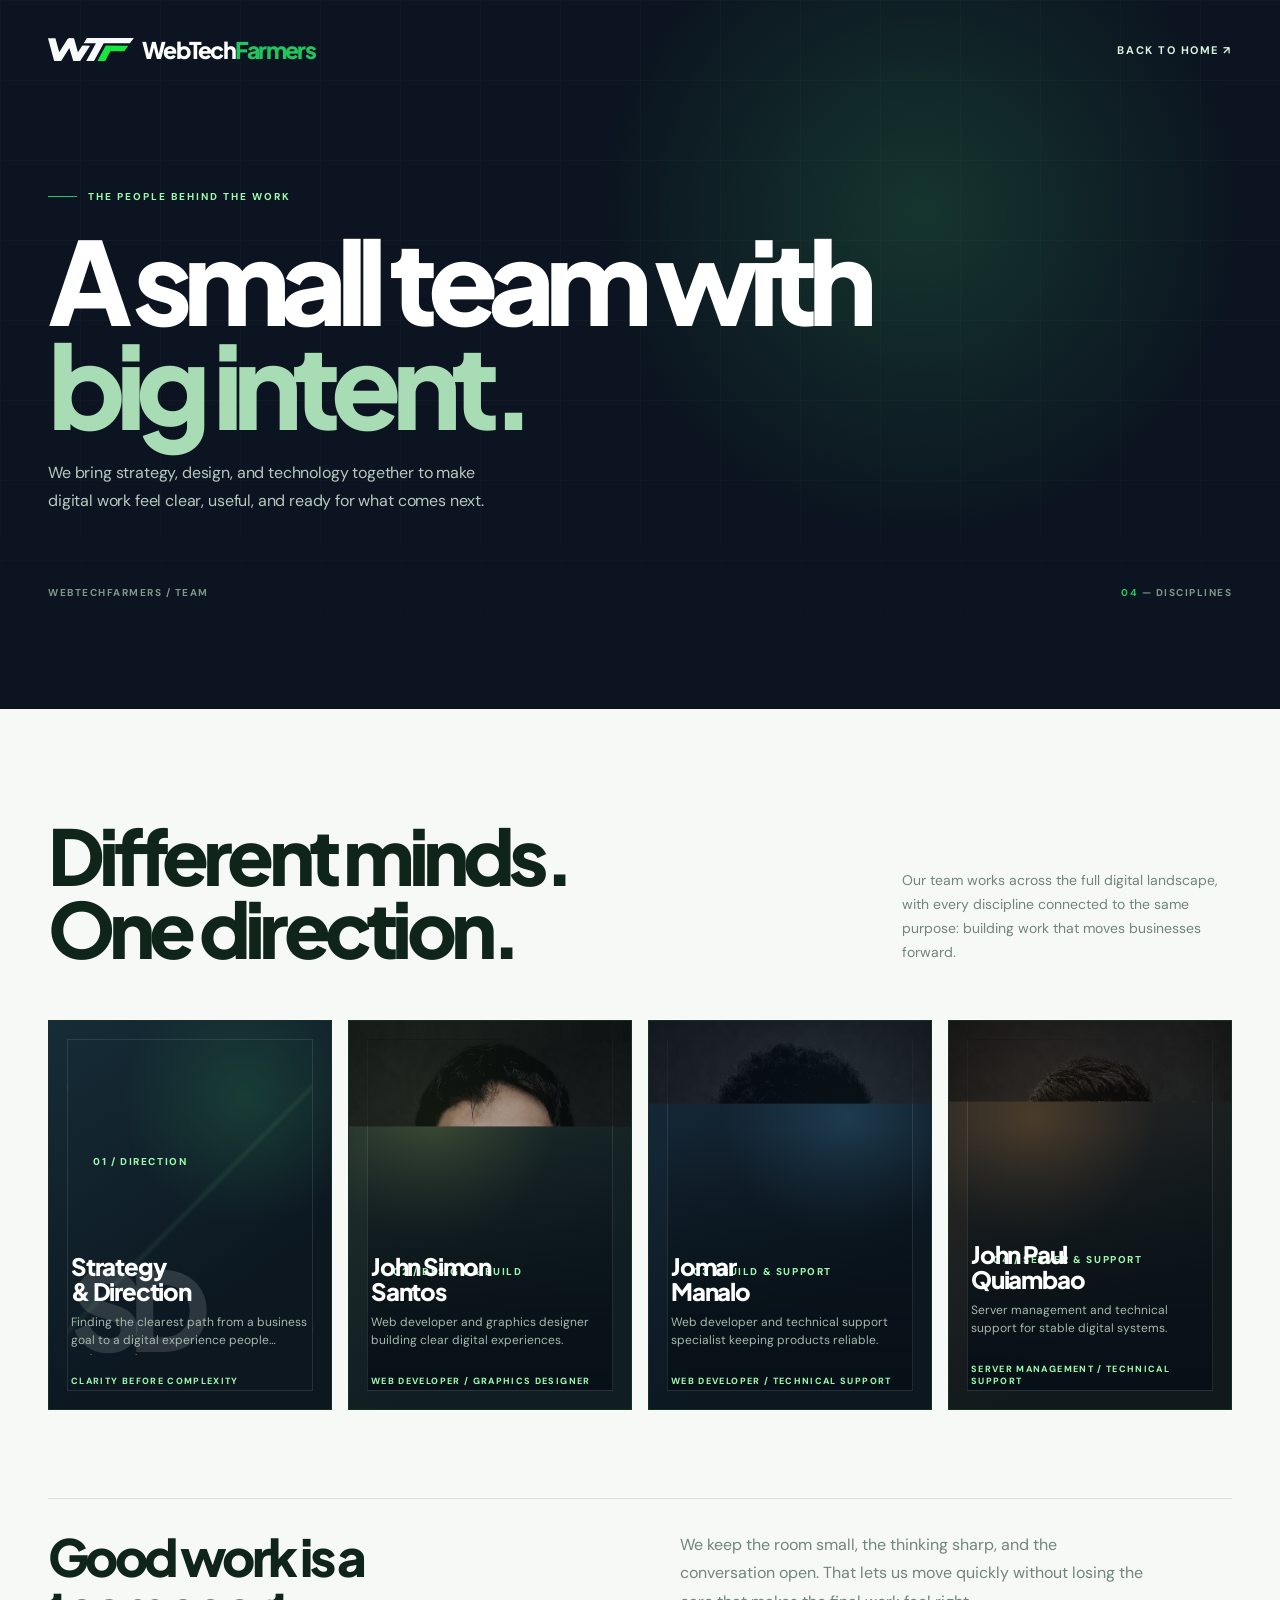
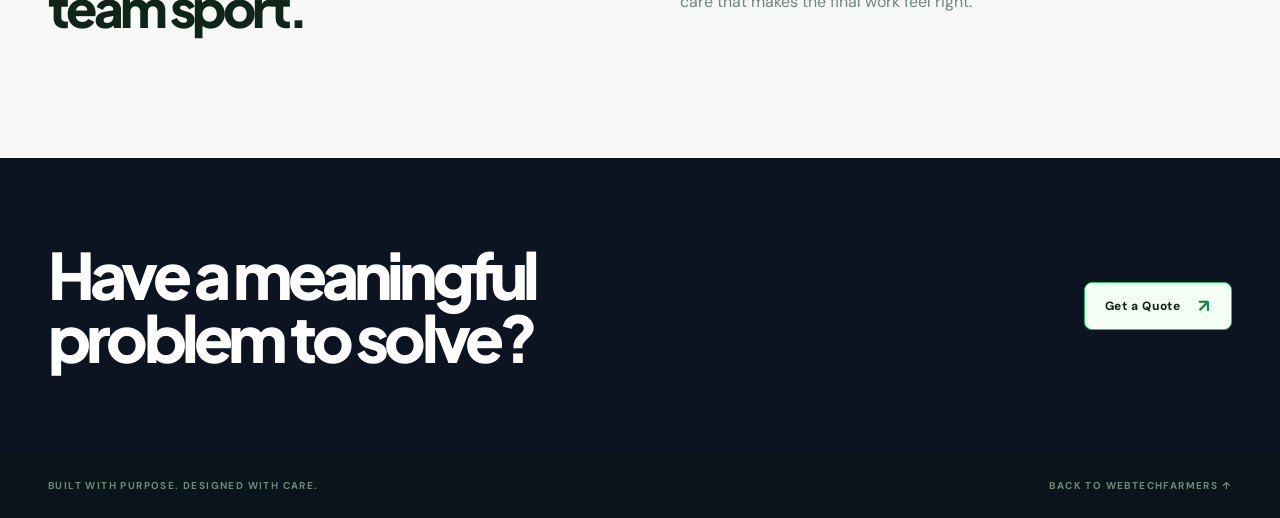
==== team.html @ feae87ff "Fix team image rendering and clean team URL" ====
<!doctype html>
<html lang="en">
<head>
<meta charset="utf-8">
<meta name="viewport" content="width=device-width, initial-scale=1">
<meta name="description" content="Meet the people behind WebTechFarmers — strategy, design, and digital systems built with purpose.">
<title>Team — WebTechFarmers</title>
<link rel="preconnect" href="https://fonts.googleapis.com">
<link rel="preconnect" href="https://fonts.gstatic.com" crossorigin>
<link href="https://fonts.googleapis.com/css2?family=DM+Sans:wght@400;500;600;700&amp;family=Plus+Jakarta+Sans:wght@400;500;600;700;800&amp;display=swap" rel="stylesheet">
<style>
:root{--deep:#0b1420;--deep-2:#101d29;--paper:#f7f9f7;--ink:#10251a;--muted:#94a79d;--green:#22c55e;--green-bright:#9cf8ad;--line:#ffffff1c;--font-head:'Plus Jakarta Sans',Inter,Arial,sans-serif;--font-body:'DM Sans',Inter,Arial,sans-serif}
*{box-sizing:border-box}
html{scroll-behavior:smooth}
body{margin:0;background:var(--paper);color:var(--ink);font-family:var(--font-body);-webkit-font-smoothing:antialiased}
a{color:inherit;text-decoration:none}
.container{width:min(100% - 96px,1600px);margin-inline:auto}
.team-header{position:absolute;inset:0 0 auto;z-index:5;color:#fff}
.team-header__inner{height:99px;display:flex;align-items:center;justify-content:space-between;gap:28px}
.brand{display:inline-flex;align-items:center;gap:8px;white-space:nowrap;font:800 23px/1 var(--font-head);letter-spacing:-.075em}.brand img{width:86px;height:36px;object-fit:contain;flex-shrink:0}.brand__type{font:800 23px/1 var(--font-head);letter-spacing:-.075em}.brand__type span{color:var(--green)}
.brand-mark{display:grid;grid-template-columns:repeat(3,6px);align-items:end;gap:3px;width:25px;height:29px}
.brand-mark i{display:block;background:#fff;border-radius:4px 4px 1px 1px}.brand-mark i:nth-child(1){height:16px}.brand-mark i:nth-child(2){height:25px;background:var(--green)}.brand-mark i:nth-child(3){height:20px}
.brand span span{color:var(--green)}
.back-link{font-size:11px;font-weight:700;letter-spacing:.14em;text-transform:uppercase;color:#d9f5df;transition:color .2s ease}.back-link:hover{color:var(--green-bright)}
.team-hero{position:relative;min-height:650px;padding:190px 0 110px;overflow:hidden;background:var(--deep);color:#fff}
.team-hero:before{content:"";position:absolute;inset:0;background-image:linear-gradient(#ffffff0a 1px,transparent 1px),linear-gradient(90deg,#ffffff0a 1px,transparent 1px);background-size:80px 80px;opacity:.55}
.team-hero:after{content:"";position:absolute;inset:0;background:radial-gradient(circle at 72% 30%,#2d81504d,transparent 31%),linear-gradient(180deg,transparent 50%,#0b1420 100%);pointer-events:none}
.team-hero .container,.team-hero__line{position:relative;z-index:1}
.eyebrow{display:flex;align-items:center;gap:11px;color:var(--green-bright);font-size:10px;font-weight:800;letter-spacing:.2em;text-transform:uppercase}.eyebrow:before{content:"";width:29px;height:1px;background:var(--green)}
.team-hero h1{max-width:950px;margin:25px 0 24px;font:800 clamp(56px,9vw,150px)/.9 var(--font-head);letter-spacing:-.085em}.team-hero h1 em{font-style:normal;color:#a7dcb4}
.team-hero p{max-width:590px;margin:0;color:#b7c9be;font-size:16px;line-height:1.7;letter-spacing:-.01em;text-wrap:balance}
.team-hero__line{position:absolute;left:0;right:0;bottom:33px;display:flex;justify-content:space-between;color:#7f988a;font-size:10px;font-weight:700;letter-spacing:.15em;text-transform:uppercase}.team-hero__line b{color:var(--green);font-weight:800}
.team-main{padding:110px 0 125px;background:var(--paper)}
.section-head{display:flex;align-items:end;justify-content:space-between;gap:28px;margin-bottom:55px}.section-head h2{margin:0;font:800 clamp(40px,6vw,82px)/.95 var(--font-head);letter-spacing:-.075em}.section-head p{max-width:330px;margin:0;color:#71857a;font-size:14px;line-height:1.7}
.team-grid{display:grid;grid-template-columns:repeat(4,1fr);gap:16px}
.team-card{position:relative;min-height:390px;padding:22px;display:flex;flex-direction:column;justify-content:end;overflow:hidden;background:var(--deep-2);color:#fff;border:1px solid #173025;isolation:isolate}.team-card:before{content:"";position:absolute;inset:0;z-index:-2;background:radial-gradient(circle at 70% 20%,#2c895343,transparent 34%),linear-gradient(145deg,#162c37,#0c1720 70%)}.team-card:after{content:"";position:absolute;inset:18px;z-index:-1;border:1px solid #ffffff1a;background:linear-gradient(135deg,transparent 48%,#86f39c14 49%,transparent 50%);pointer-events:none}
.team-card:nth-child(2):before{background:radial-gradient(circle at 30% 25%,#7b8f4c52,transparent 35%),linear-gradient(145deg,#26342e,#101d22 72%)}.team-card:nth-child(3):before{background:radial-gradient(circle at 70% 25%,#356d8e5e,transparent 35%),linear-gradient(145deg,#172b3c,#0c1720 72%)}.team-card:nth-child(4):before{background:radial-gradient(circle at 30% 25%,#9b6e3c55,transparent 35%),linear-gradient(145deg,#302b27,#11191c 72%)}
.team-card__portrait{position:absolute;inset:0;width:100%;height:100%;object-fit:cover;object-position:center top;z-index:0;opacity:.68;filter:saturate(.72) contrast(1.05);transition:opacity .45s ease,filter .45s ease}.team-card> :not(.team-card__portrait){position:relative;z-index:1}.team-card--john:after{background:linear-gradient(180deg,#0710170a 25%,#071017cc 78%,#071017 100%);transition:background .45s ease}.team-card--john h3,.team-card--john p,.team-card--john small,.team-card--john .team-card__number{transition:opacity .3s ease,transform .4s ease}.team-card--john:hover .team-card__portrait{opacity:1;filter:none}.team-card--john:hover:after{background:linear-gradient(180deg,#07101700 20%,#07101799 78%,#071017e8 100%)}.team-card--john:hover p,.team-card--john:hover .team-card__number{opacity:0}.team-card--john:hover h3{transform:translateY(52px)}.team-card--john:hover small{opacity:1}
.team-card--john p{max-height:100px;overflow:hidden;transition:max-height .35s ease,opacity .3s ease}.team-card--john:hover p{max-height:0;margin:0}.team-card--john:hover h3{transform:translateY(0)}
.team-card--jomar:after{background:linear-gradient(180deg,#0710170a 25%,#071017cc 78%,#071017 100%);transition:background .45s ease}.team-card--jomar h3,.team-card--jomar p,.team-card--jomar small,.team-card--jomar .team-card__number{transition:opacity .3s ease}.team-card--jomar p{max-height:100px;overflow:hidden;transition:max-height .35s ease,opacity .3s ease}.team-card--jomar:hover .team-card__portrait{opacity:1;filter:none}.team-card--jomar:hover:after{background:linear-gradient(180deg,#07101700 20%,#07101799 78%,#071017e8 100%)}.team-card--jomar:hover p{max-height:0;margin:0;opacity:0}.team-card--jomar:hover .team-card__number{opacity:0}
.team-card__number{position:absolute;top:24px;left:22px;color:var(--green-bright);font-size:10px;font-weight:800;letter-spacing:.16em}.team-card__monogram{position:absolute;top:50%;left:50%;transform:translate(-50%,-58%);color:#ffffff22;font:800 110px/1 var(--font-head);letter-spacing:-.12em}.team-card h3{margin:0 0 8px;font:800 24px/1.05 var(--font-head);letter-spacing:-.05em}.team-card p{margin:0;color:#a6b9ad;font-size:12px;line-height:1.55}.team-card small{display:block;margin-top:20px;color:var(--green-bright);font-size:9px;font-weight:800;letter-spacing:.15em;text-transform:uppercase}
.team-note{display:grid;grid-template-columns:1fr 1fr;gap:80px;margin-top:88px;padding-top:32px;border-top:1px solid #d9e1da}.team-note h3{margin:0;font:800 clamp(29px,4vw,52px)/1 var(--font-head);letter-spacing:-.07em}.team-note p{max-width:470px;margin:0;color:#71857a;font-size:16px;line-height:1.8}
.team-cta{padding:85px 0;background:var(--deep);color:#fff}.team-cta__inner{display:flex;align-items:center;justify-content:space-between;gap:30px}.team-cta h2{max-width:650px;margin:0;font:800 clamp(36px,5vw,70px)/.98 var(--font-head);letter-spacing:-.075em}.quote-button{display:inline-flex;align-items:center;gap:18px;flex:none;padding:15px 20px;border:1px solid var(--green);border-radius:8px;background:#f4fff6;color:var(--ink);font-size:12px;font-weight:800;letter-spacing:.05em;transition:background .2s ease,transform .2s ease}.quote-button span{color:#168b46;font-size:18px;line-height:0}.quote-button:hover{background:var(--green);transform:translateY(-2px)}
.team-footer{padding:26px 0;background:#09141b;color:#71877a;font-size:10px;font-weight:700;letter-spacing:.14em;text-transform:uppercase}.team-footer__inner{display:flex;justify-content:space-between;gap:20px}.team-footer a:hover{color:var(--green-bright)}
@media(max-width:1000px){.container{width:min(100% - 64px,1600px)}.team-header__inner{height:80px}.team-grid{grid-template-columns:repeat(2,1fr)}.team-card{min-height:360px}}
@media(max-width:700px){.container{width:min(100% - 38px,1600px)}.team-header__inner{height:76px}.brand__type{font-size:20px}.back-link{font-size:9px}.team-hero{min-height:690px;padding-top:150px}.team-hero h1{font-size:clamp(55px,16vw,88px)}.team-hero p{font-size:15px}.team-hero__line{bottom:24px;font-size:8px}.team-main{padding:78px 0 90px}.section-head{display:block;margin-bottom:34px}.section-head p{margin-top:20px}.team-grid{grid-template-columns:1fr;gap:12px}.team-card{min-height:330px}.team-note{grid-template-columns:1fr;gap:25px;margin-top:65px}.team-cta{padding:70px 0}.team-cta__inner{display:block}.quote-button{margin-top:30px}.team-footer__inner{display:block;line-height:2}}
@media(max-width:480px){.brand img{width:66px;height:28px}.brand__type{font-size:19px}}
</style>
<style>.team-card--john-paul:after{background:linear-gradient(180deg,#0710170a 25%,#071017cc 78%,#071017 100%);transition:background .45s ease}.team-card--john-paul p{max-height:100px;overflow:hidden;transition:max-height .35s ease,opacity .3s ease}.team-card--john-paul:hover .team-card__portrait{opacity:1;filter:none}.team-card--john-paul:hover:after{background:linear-gradient(180deg,#07101700 20%,#07101799 78%,#071017e8 100%)}.team-card--john-paul:hover p{max-height:0;margin:0;opacity:0}.team-card--john-paul:hover .team-card__number{opacity:0}</style>
<style>
/* Keep every profile card's name, bio, and role on the same rhythm. */
.team-card h3{min-height:50px}
.team-card p{min-height:42px;display:-webkit-box;-webkit-box-orient:vertical;-webkit-line-clamp:2;overflow:hidden}
.team-card--john:hover p,.team-card--jomar:hover p,.team-card--john-paul:hover p{min-height:0}
.team-card--john .team-card__portrait{object-position:center top;transform:none}
.team-card--jomar .team-card__portrait{object-position:center 16%}
.team-card--john-paul .team-card__portrait{object-position:center 15%}
</style>
<style>
/* Keep the hero metadata below the intro copy instead of overlaying it. */
.team-hero__line{position:relative;left:auto;right:auto;bottom:auto;margin-top:72px}
@media(max-width:700px){.team-hero__line{margin-top:52px}}
</style>
<style>
/* Purposeful motion for the team story and profile grid. */
@keyframes team-fade-up{from{opacity:0;transform:translateY(22px)}to{opacity:1;transform:translateY(0)}}
.team-hero .eyebrow{animation:team-fade-up .65s cubic-bezier(.2,.7,.2,1) both}
.team-hero h1{animation:team-fade-up .8s .1s cubic-bezier(.2,.7,.2,1) both}
.team-hero> .container:first-child p{animation:team-fade-up .7s .22s cubic-bezier(.2,.7,.2,1) both}
.team-card{opacity:0;transform:translateY(28px);transition:opacity .65s ease,transform .65s cubic-bezier(.2,.7,.2,1),border-color .25s ease}
.team-card.is-visible{opacity:1;transform:translateY(0)}
.team-card:nth-child(2){transition-delay:.08s}.team-card:nth-child(3){transition-delay:.16s}.team-card:nth-child(4){transition-delay:.24s}
</style>
</head>
<body>
<header class="team-header">
<div class="container team-header__inner">
<a aria-label="WebTechFarmers — homepage" class="brand" href="index.html"><img alt="WebTechFarmers WTF logo" height="30" src="[data-uri]" width="102"><span class="brand__type">WebTech<span>Farmers</span></span></a>
<a class="back-link" href="index.html">Back to home <span aria-hidden="true">↗</span></a>
</div>
</header>
<main>
<section class="team-hero">
<div class="container">
<div class="eyebrow">The people behind the work</div>
<h1>A small team with <em>big intent.</em></h1>
<p>We bring strategy, design, and technology together to make digital work feel clear, useful, and ready for what comes next.</p>
</div>
<div class="container team-hero__line"><span>WEBTECHFARMERS / TEAM</span><span><b>04</b> — DISCIPLINES</span></div>
</section>
<section class="team-main">
<div class="container">
<div class="section-head"><h2>Different minds.<br>One direction.</h2><p>Our team works across the full digital landscape, with every discipline connected to the same purpose: building work that moves businesses forward.</p></div>
<div class="team-grid">
<article class="team-card"><span class="team-card__number">01 / DIRECTION</span><span class="team-card__monogram">SD</span><h3>Strategy<br>&amp; Direction</h3><p>Finding the clearest path from a business goal to a digital experience people understand.</p><small>Clarity before complexity</small></article>
<article class="team-card team-card--john"><img class="team-card__portrait" src="assets/team-john-simon.png" alt="John Simon Santos"><span class="team-card__number">02 / DESIGN &amp; BUILD</span><h3>John Simon<br>Santos</h3><p>Web developer and graphics designer building clear digital experiences.</p><small>Web Developer / Graphics Designer</small></article>
<article class="team-card team-card--jomar"><img class="team-card__portrait" src="assets/team-jomar-manalo.png" alt="Jomar Manalo"><span class="team-card__number">03 / BUILD &amp; SUPPORT</span><h3>Jomar<br>Manalo</h3><p>Web developer and technical support specialist keeping products reliable.</p><small>Web Developer / Technical Support</small></article>
<article class="team-card team-card--john-paul"><img class="team-card__portrait" src="assets/team-john-paul-quiambao.png" alt="John Paul Quiambao"><span class="team-card__number">04 / SERVER &amp; SUPPORT</span><h3>John Paul<br>Quiambao</h3><p>Server management and technical support for stable digital systems.</p><small>Server Management / Technical Support</small></article>
</div>
<div class="team-note"><h3>Good work is a<br>team sport.</h3><p>We keep the room small, the thinking sharp, and the conversation open. That lets us move quickly without losing the care that makes the final work feel right.</p></div>
</div>
</section>
<section class="team-cta"><div class="container team-cta__inner"><h2>Have a meaningful problem to solve?</h2><a class="quote-button" href="index.html#contact">Get a Quote <span aria-hidden="true">↗</span></a></div></section>
</main>
<footer class="team-footer"><div class="container team-footer__inner"><span>BUILT WITH PURPOSE. DESIGNED WITH CARE.</span><a href="index.html">Back to WebTechFarmers ↑</a></div></footer>
<script>
const teamCards=document.querySelectorAll('.team-card');
if('IntersectionObserver' in window){
 const teamObserver=new IntersectionObserver(entries=>entries.forEach(entry=>{if(entry.isIntersecting){entry.target.classList.add('is-visible');teamObserver.unobserve(entry.target)}}),{threshold:.16});
 teamCards.forEach(card=>teamObserver.observe(card));
}else{teamCards.forEach(card=>card.classList.add('is-visible'))}
</script>
</body>
</html>
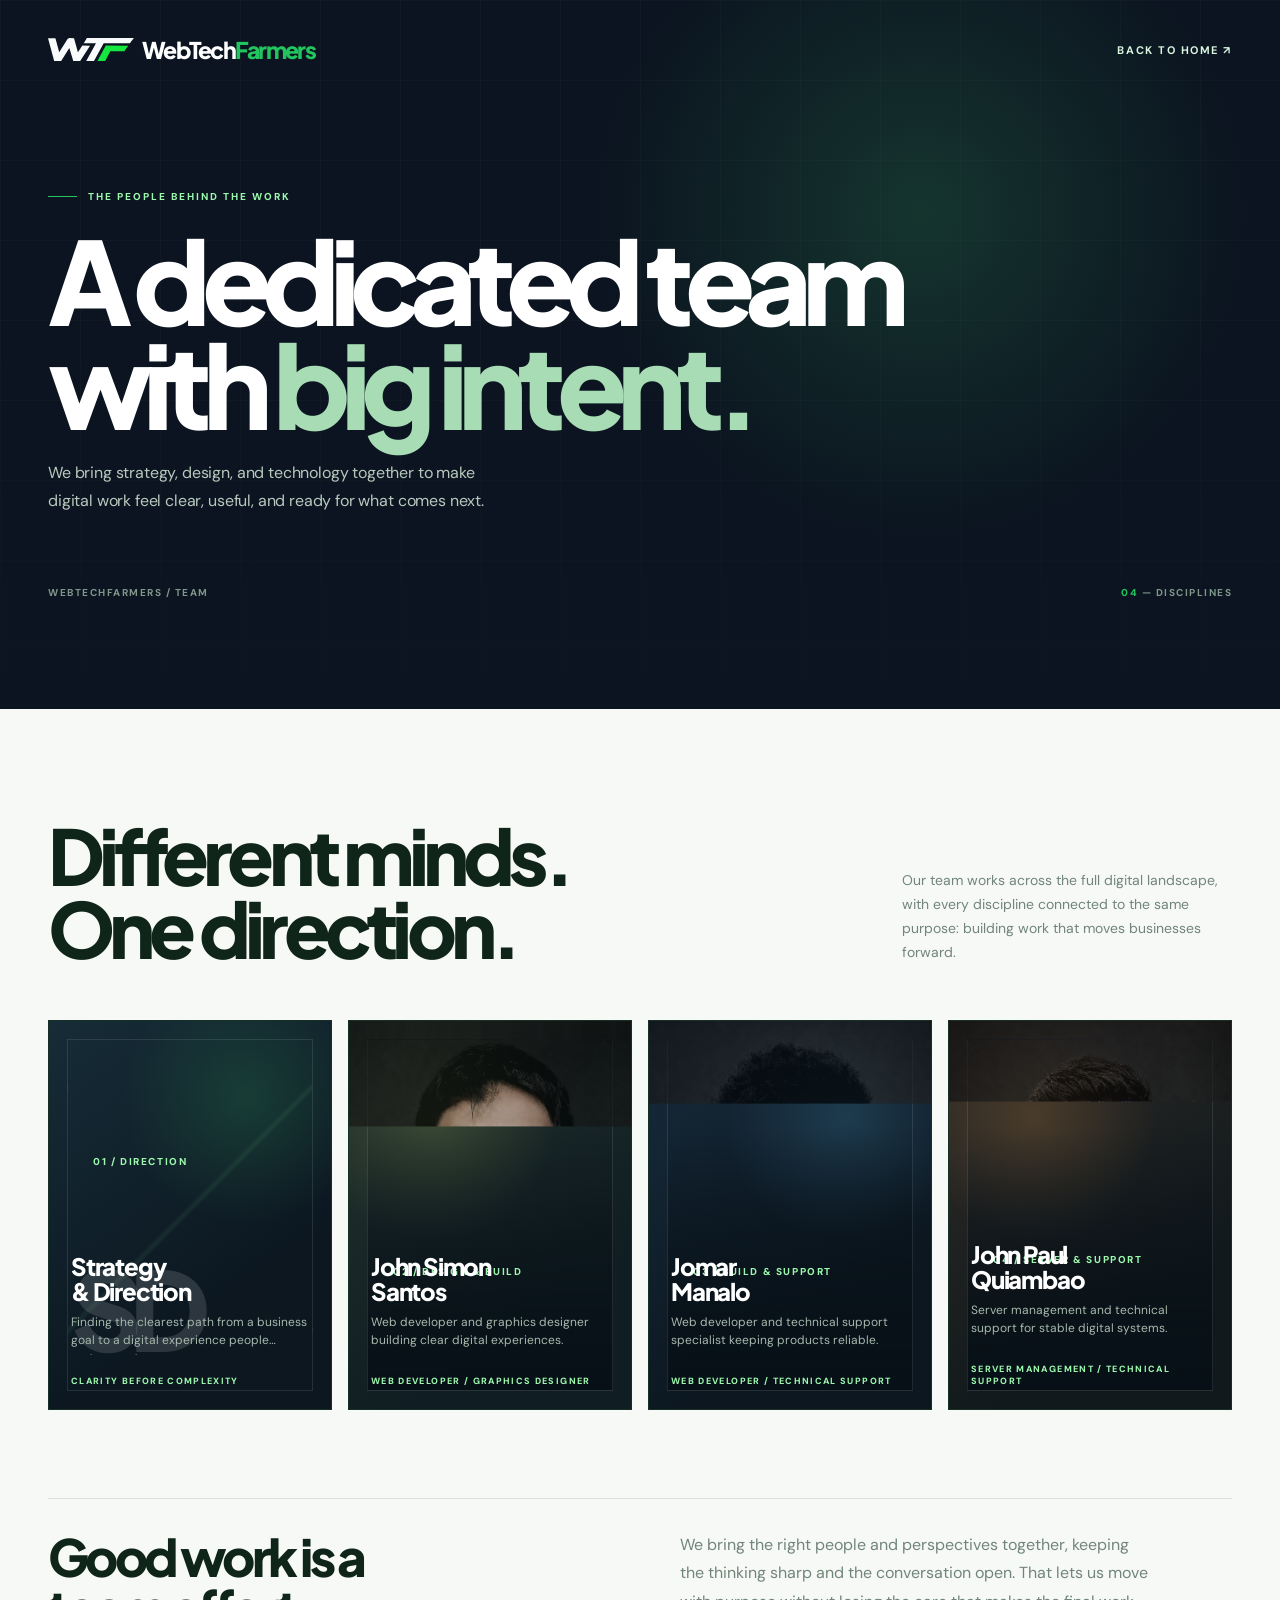
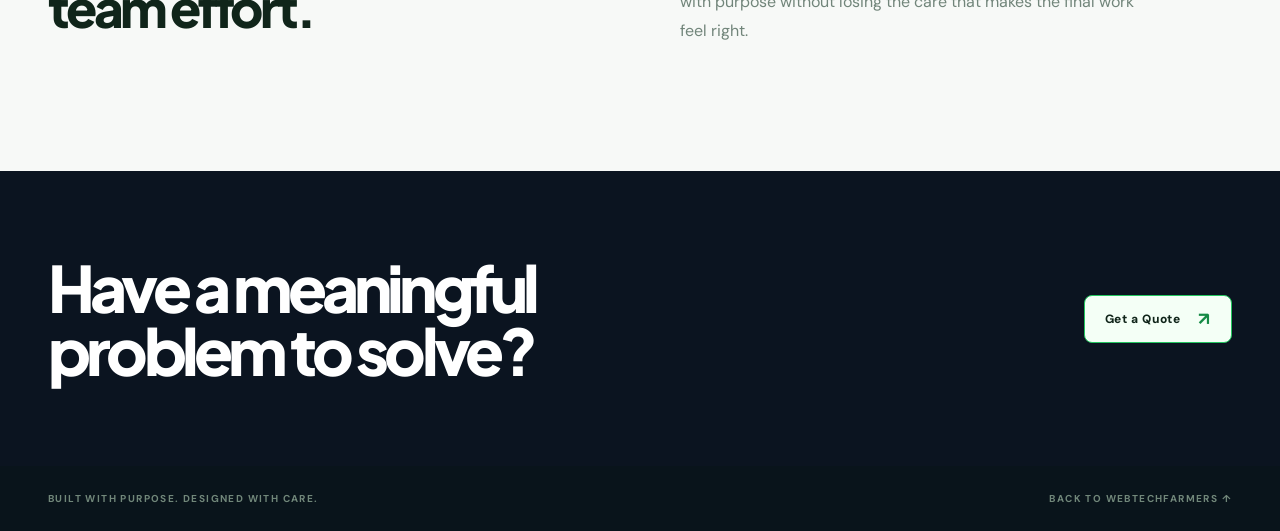
==== commit 8e2c9faf: "Polish team copy and homepage link" ====
--- a/team.html
+++ b/team.html
@@ -83,7 +83,7 @@
 <section class="team-hero">
 <div class="container">
 <div class="eyebrow">The people behind the work</div>
-<h1>A small team with <em>big intent.</em></h1>
+<h1>A dedicated team with <em>big intent.</em></h1>
 <p>We bring strategy, design, and technology together to make digital work feel clear, useful, and ready for what comes next.</p>
 </div>
 <div class="container team-hero__line"><span>WEBTECHFARMERS / TEAM</span><span><b>04</b> — DISCIPLINES</span></div>
@@ -97,14 +97,14 @@
 <article class="team-card team-card--jomar"><img class="team-card__portrait" src="assets/team-jomar-manalo.png" alt="Jomar Manalo"><span class="team-card__number">03 / BUILD &amp; SUPPORT</span><h3>Jomar<br>Manalo</h3><p>Web developer and technical support specialist keeping products reliable.</p><small>Web Developer / Technical Support</small></article>
 <article class="team-card team-card--john-paul"><img class="team-card__portrait" src="assets/team-john-paul-quiambao.png" alt="John Paul Quiambao"><span class="team-card__number">04 / SERVER &amp; SUPPORT</span><h3>John Paul<br>Quiambao</h3><p>Server management and technical support for stable digital systems.</p><small>Server Management / Technical Support</small></article>
 </div>
-<div class="team-note"><h3>Good work is a<br>team sport.</h3><p>We keep the room small, the thinking sharp, and the conversation open. That lets us move quickly without losing the care that makes the final work feel right.</p></div>
+<div class="team-note"><h3>Good work is a<br>team effort.</h3><p>We bring the right people and perspectives together, keeping the thinking sharp and the conversation open. That lets us move with purpose without losing the care that makes the final work feel right.</p></div>
 </div>
 </section>
 <section class="team-cta"><div class="container team-cta__inner"><h2>Have a meaningful problem to solve?</h2><a class="quote-button" href="index.html#contact">Get a Quote <span aria-hidden="true">↗</span></a></div></section>
 </main>
 <footer class="team-footer"><div class="container team-footer__inner"><span>BUILT WITH PURPOSE. DESIGNED WITH CARE.</span><a href="index.html">Back to WebTechFarmers ↑</a></div></footer>
 <script>
-const teamCards=document.querySelectorAll('.team-card');
+const teamCards=document.querySelectorAll('.team-card');document.querySelector('.team-header .brand')?.setAttribute('href','/');
 if('IntersectionObserver' in window){
  const teamObserver=new IntersectionObserver(entries=>entries.forEach(entry=>{if(entry.isIntersecting){entry.target.classList.add('is-visible');teamObserver.unobserve(entry.target)}}),{threshold:.16});
  teamCards.forEach(card=>teamObserver.observe(card));
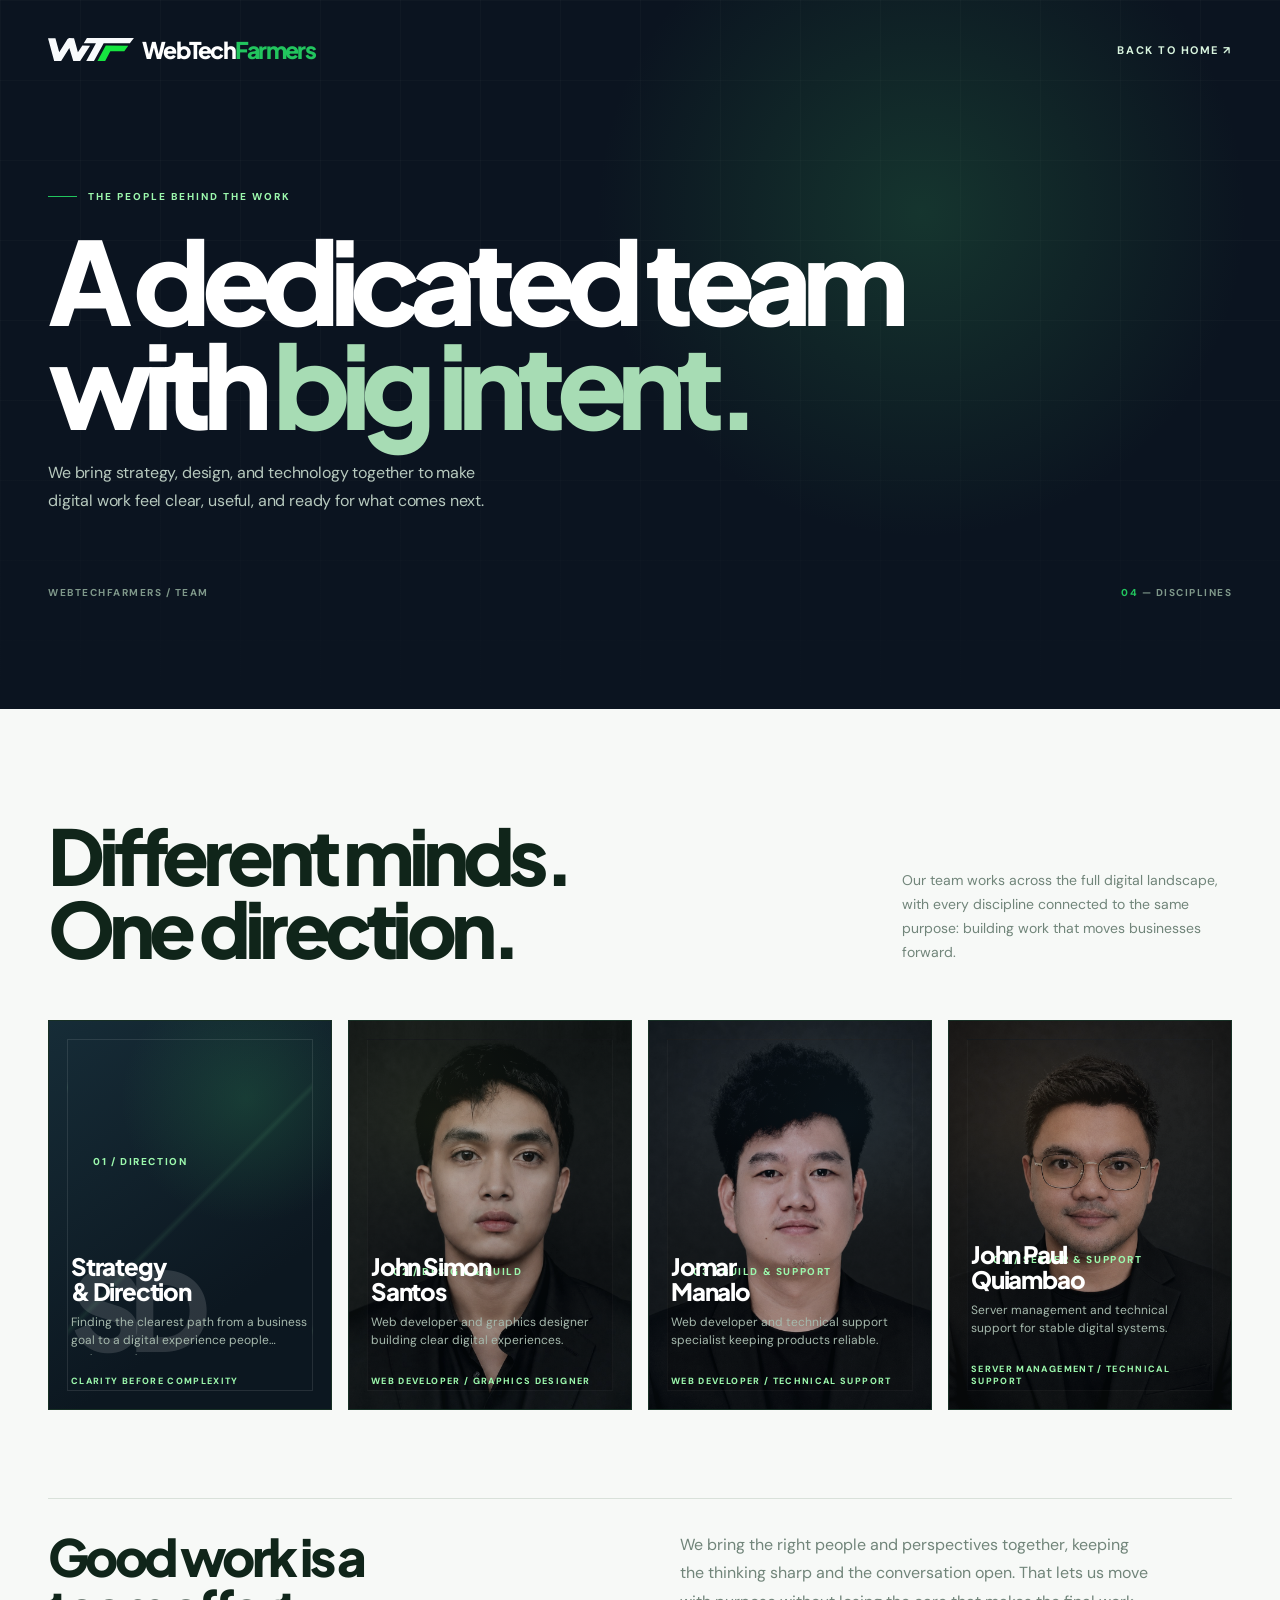
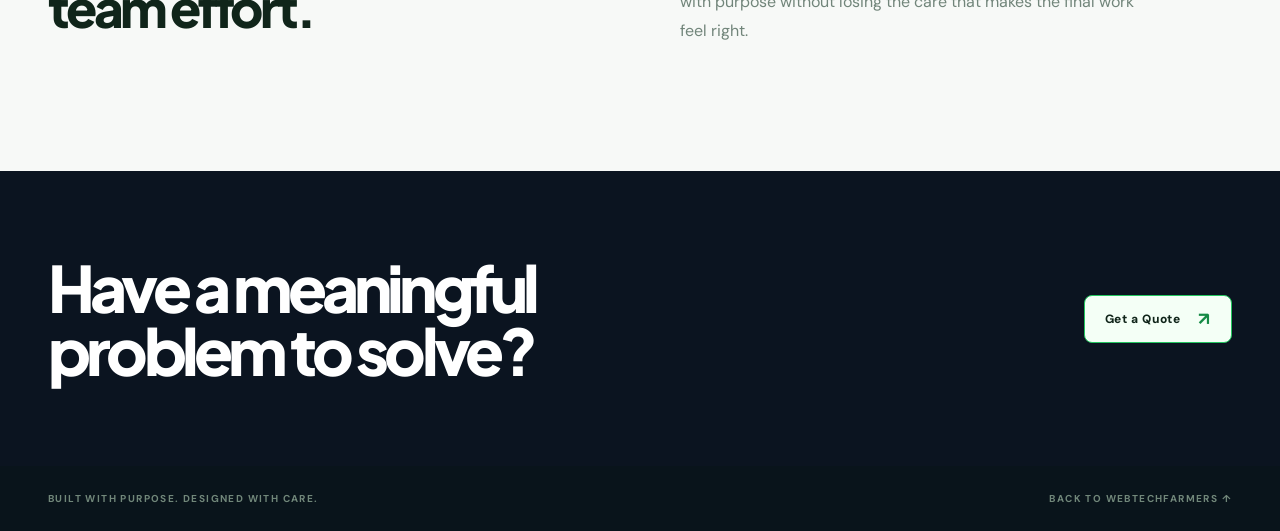
==== commit 8d83a193: "Fix hosted team portrait assets" ====
--- a/team.html
+++ b/team.html
@@ -93,9 +93,9 @@
 <div class="section-head"><h2>Different minds.<br>One direction.</h2><p>Our team works across the full digital landscape, with every discipline connected to the same purpose: building work that moves businesses forward.</p></div>
 <div class="team-grid">
 <article class="team-card"><span class="team-card__number">01 / DIRECTION</span><span class="team-card__monogram">SD</span><h3>Strategy<br>&amp; Direction</h3><p>Finding the clearest path from a business goal to a digital experience people understand.</p><small>Clarity before complexity</small></article>
-<article class="team-card team-card--john"><img class="team-card__portrait" src="assets/team-john-simon.png" alt="John Simon Santos"><span class="team-card__number">02 / DESIGN &amp; BUILD</span><h3>John Simon<br>Santos</h3><p>Web developer and graphics designer building clear digital experiences.</p><small>Web Developer / Graphics Designer</small></article>
-<article class="team-card team-card--jomar"><img class="team-card__portrait" src="assets/team-jomar-manalo.png" alt="Jomar Manalo"><span class="team-card__number">03 / BUILD &amp; SUPPORT</span><h3>Jomar<br>Manalo</h3><p>Web developer and technical support specialist keeping products reliable.</p><small>Web Developer / Technical Support</small></article>
-<article class="team-card team-card--john-paul"><img class="team-card__portrait" src="assets/team-john-paul-quiambao.png" alt="John Paul Quiambao"><span class="team-card__number">04 / SERVER &amp; SUPPORT</span><h3>John Paul<br>Quiambao</h3><p>Server management and technical support for stable digital systems.</p><small>Server Management / Technical Support</small></article>
+<article class="team-card team-card--john"><img class="team-card__portrait" src="assets/team-john-simon.jpg" alt="John Simon Santos"><span class="team-card__number">02 / DESIGN &amp; BUILD</span><h3>John Simon<br>Santos</h3><p>Web developer and graphics designer building clear digital experiences.</p><small>Web Developer / Graphics Designer</small></article>
+<article class="team-card team-card--jomar"><img class="team-card__portrait" src="assets/team-jomar-manalo.jpg" alt="Jomar Manalo"><span class="team-card__number">03 / BUILD &amp; SUPPORT</span><h3>Jomar<br>Manalo</h3><p>Web developer and technical support specialist keeping products reliable.</p><small>Web Developer / Technical Support</small></article>
+<article class="team-card team-card--john-paul"><img class="team-card__portrait" src="assets/team-john-paul-quiambao.jpg" alt="John Paul Quiambao"><span class="team-card__number">04 / SERVER &amp; SUPPORT</span><h3>John Paul<br>Quiambao</h3><p>Server management and technical support for stable digital systems.</p><small>Server Management / Technical Support</small></article>
 </div>
 <div class="team-note"><h3>Good work is a<br>team effort.</h3><p>We bring the right people and perspectives together, keeping the thinking sharp and the conversation open. That lets us move with purpose without losing the care that makes the final work feel right.</p></div>
 </div>
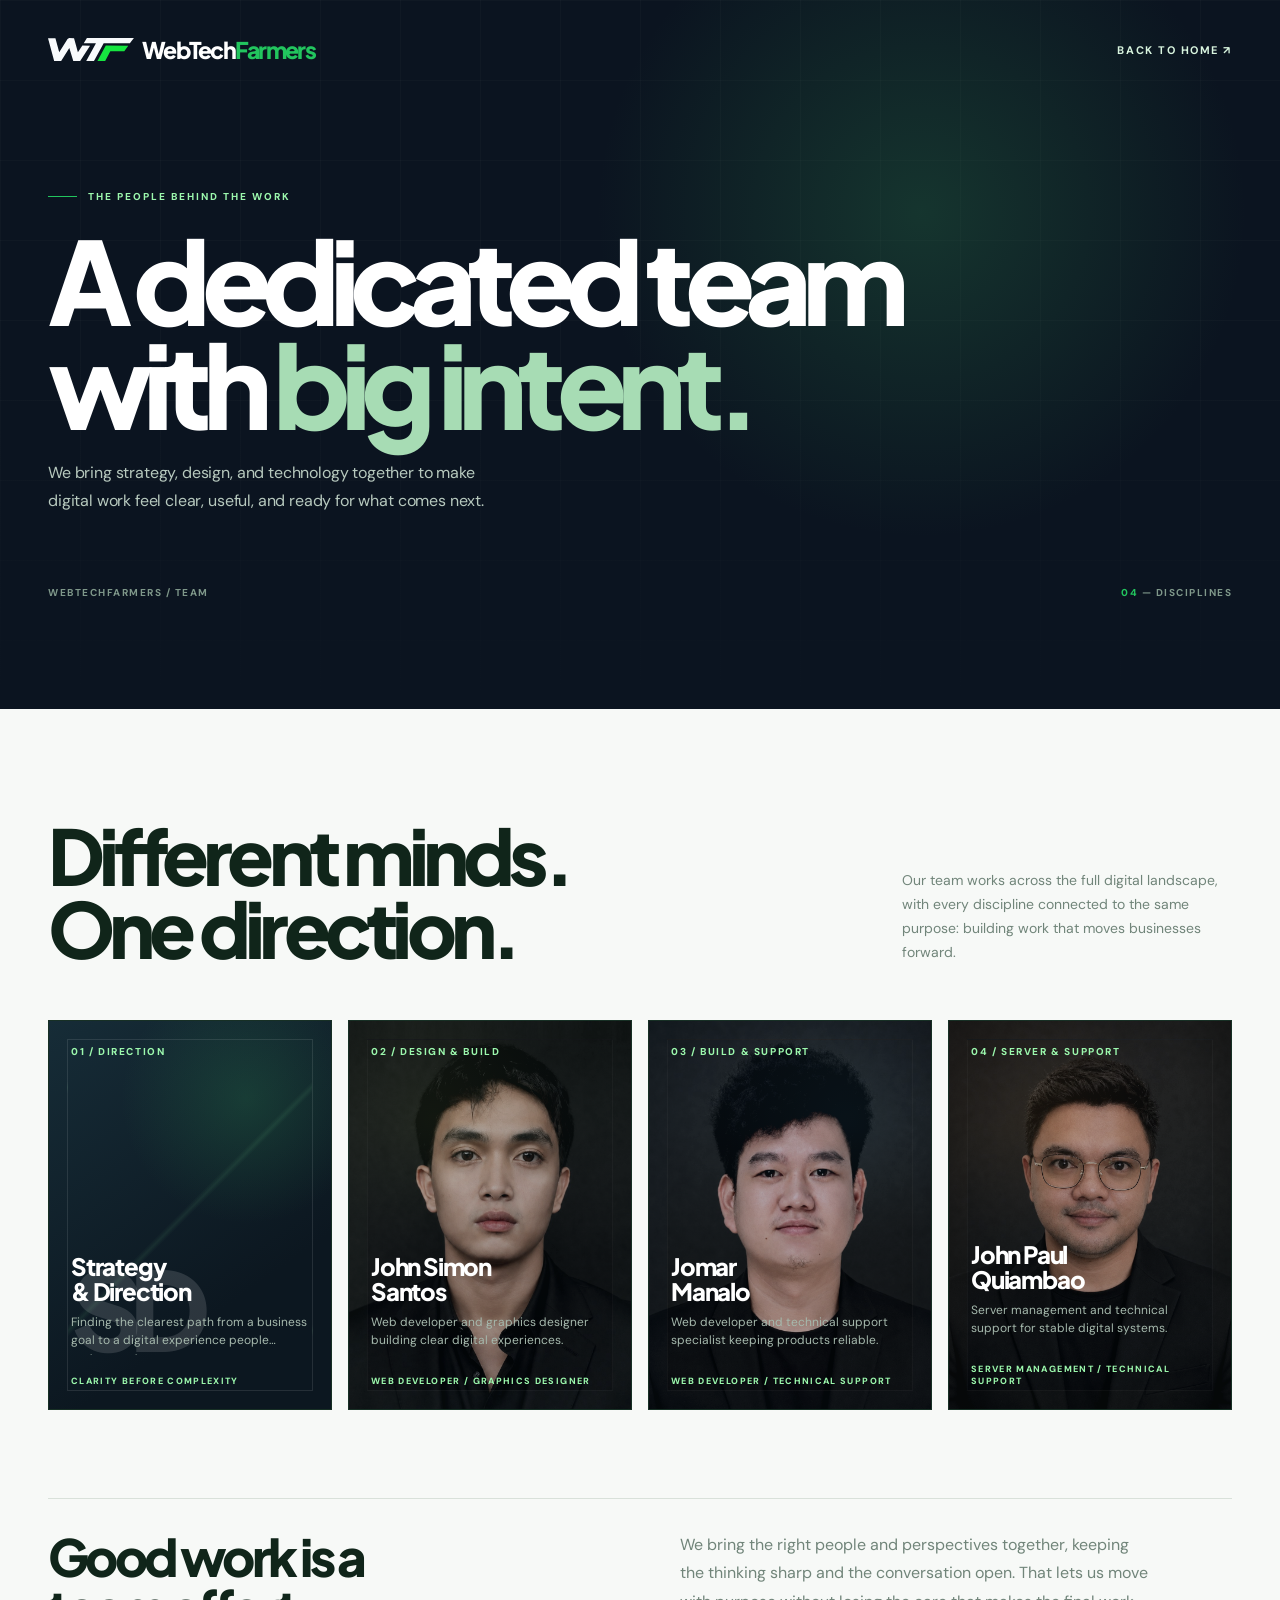
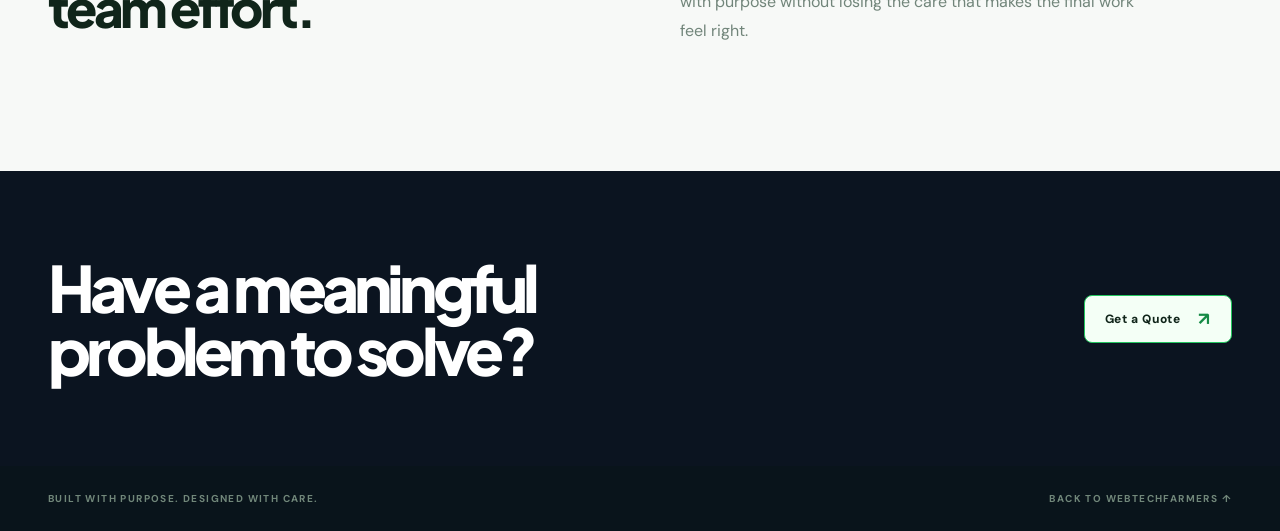
==== commit 895411df: "Align team card metadata" ====
--- a/team.html
+++ b/team.html
@@ -35,7 +35,7 @@
 .team-grid{display:grid;grid-template-columns:repeat(4,1fr);gap:16px}
 .team-card{position:relative;min-height:390px;padding:22px;display:flex;flex-direction:column;justify-content:end;overflow:hidden;background:var(--deep-2);color:#fff;border:1px solid #173025;isolation:isolate}.team-card:before{content:"";position:absolute;inset:0;z-index:-2;background:radial-gradient(circle at 70% 20%,#2c895343,transparent 34%),linear-gradient(145deg,#162c37,#0c1720 70%)}.team-card:after{content:"";position:absolute;inset:18px;z-index:-1;border:1px solid #ffffff1a;background:linear-gradient(135deg,transparent 48%,#86f39c14 49%,transparent 50%);pointer-events:none}
 .team-card:nth-child(2):before{background:radial-gradient(circle at 30% 25%,#7b8f4c52,transparent 35%),linear-gradient(145deg,#26342e,#101d22 72%)}.team-card:nth-child(3):before{background:radial-gradient(circle at 70% 25%,#356d8e5e,transparent 35%),linear-gradient(145deg,#172b3c,#0c1720 72%)}.team-card:nth-child(4):before{background:radial-gradient(circle at 30% 25%,#9b6e3c55,transparent 35%),linear-gradient(145deg,#302b27,#11191c 72%)}
-.team-card__portrait{position:absolute;inset:0;width:100%;height:100%;object-fit:cover;object-position:center top;z-index:0;opacity:.68;filter:saturate(.72) contrast(1.05);transition:opacity .45s ease,filter .45s ease}.team-card> :not(.team-card__portrait){position:relative;z-index:1}.team-card--john:after{background:linear-gradient(180deg,#0710170a 25%,#071017cc 78%,#071017 100%);transition:background .45s ease}.team-card--john h3,.team-card--john p,.team-card--john small,.team-card--john .team-card__number{transition:opacity .3s ease,transform .4s ease}.team-card--john:hover .team-card__portrait{opacity:1;filter:none}.team-card--john:hover:after{background:linear-gradient(180deg,#07101700 20%,#07101799 78%,#071017e8 100%)}.team-card--john:hover p,.team-card--john:hover .team-card__number{opacity:0}.team-card--john:hover h3{transform:translateY(52px)}.team-card--john:hover small{opacity:1}
+.team-card__portrait{position:absolute;inset:0;width:100%;height:100%;object-fit:cover;object-position:center top;z-index:0;opacity:.68;filter:saturate(.72) contrast(1.05);transition:opacity .45s ease,filter .45s ease}.team-card> :not(.team-card__portrait):not(.team-card__number){position:relative;z-index:1}.team-card--john:after{background:linear-gradient(180deg,#0710170a 25%,#071017cc 78%,#071017 100%);transition:background .45s ease}.team-card--john h3,.team-card--john p,.team-card--john small,.team-card--john .team-card__number{transition:opacity .3s ease,transform .4s ease}.team-card--john:hover .team-card__portrait{opacity:1;filter:none}.team-card--john:hover:after{background:linear-gradient(180deg,#07101700 20%,#07101799 78%,#071017e8 100%)}.team-card--john:hover p,.team-card--john:hover .team-card__number{opacity:0}.team-card--john:hover h3{transform:translateY(52px)}.team-card--john:hover small{opacity:1}
 .team-card--john p{max-height:100px;overflow:hidden;transition:max-height .35s ease,opacity .3s ease}.team-card--john:hover p{max-height:0;margin:0}.team-card--john:hover h3{transform:translateY(0)}
 .team-card--jomar:after{background:linear-gradient(180deg,#0710170a 25%,#071017cc 78%,#071017 100%);transition:background .45s ease}.team-card--jomar h3,.team-card--jomar p,.team-card--jomar small,.team-card--jomar .team-card__number{transition:opacity .3s ease}.team-card--jomar p{max-height:100px;overflow:hidden;transition:max-height .35s ease,opacity .3s ease}.team-card--jomar:hover .team-card__portrait{opacity:1;filter:none}.team-card--jomar:hover:after{background:linear-gradient(180deg,#07101700 20%,#07101799 78%,#071017e8 100%)}.team-card--jomar:hover p{max-height:0;margin:0;opacity:0}.team-card--jomar:hover .team-card__number{opacity:0}
 .team-card__number{position:absolute;top:24px;left:22px;color:var(--green-bright);font-size:10px;font-weight:800;letter-spacing:.16em}.team-card__monogram{position:absolute;top:50%;left:50%;transform:translate(-50%,-58%);color:#ffffff22;font:800 110px/1 var(--font-head);letter-spacing:-.12em}.team-card h3{margin:0 0 8px;font:800 24px/1.05 var(--font-head);letter-spacing:-.05em}.team-card p{margin:0;color:#a6b9ad;font-size:12px;line-height:1.55}.team-card small{display:block;margin-top:20px;color:var(--green-bright);font-size:9px;font-weight:800;letter-spacing:.15em;text-transform:uppercase}
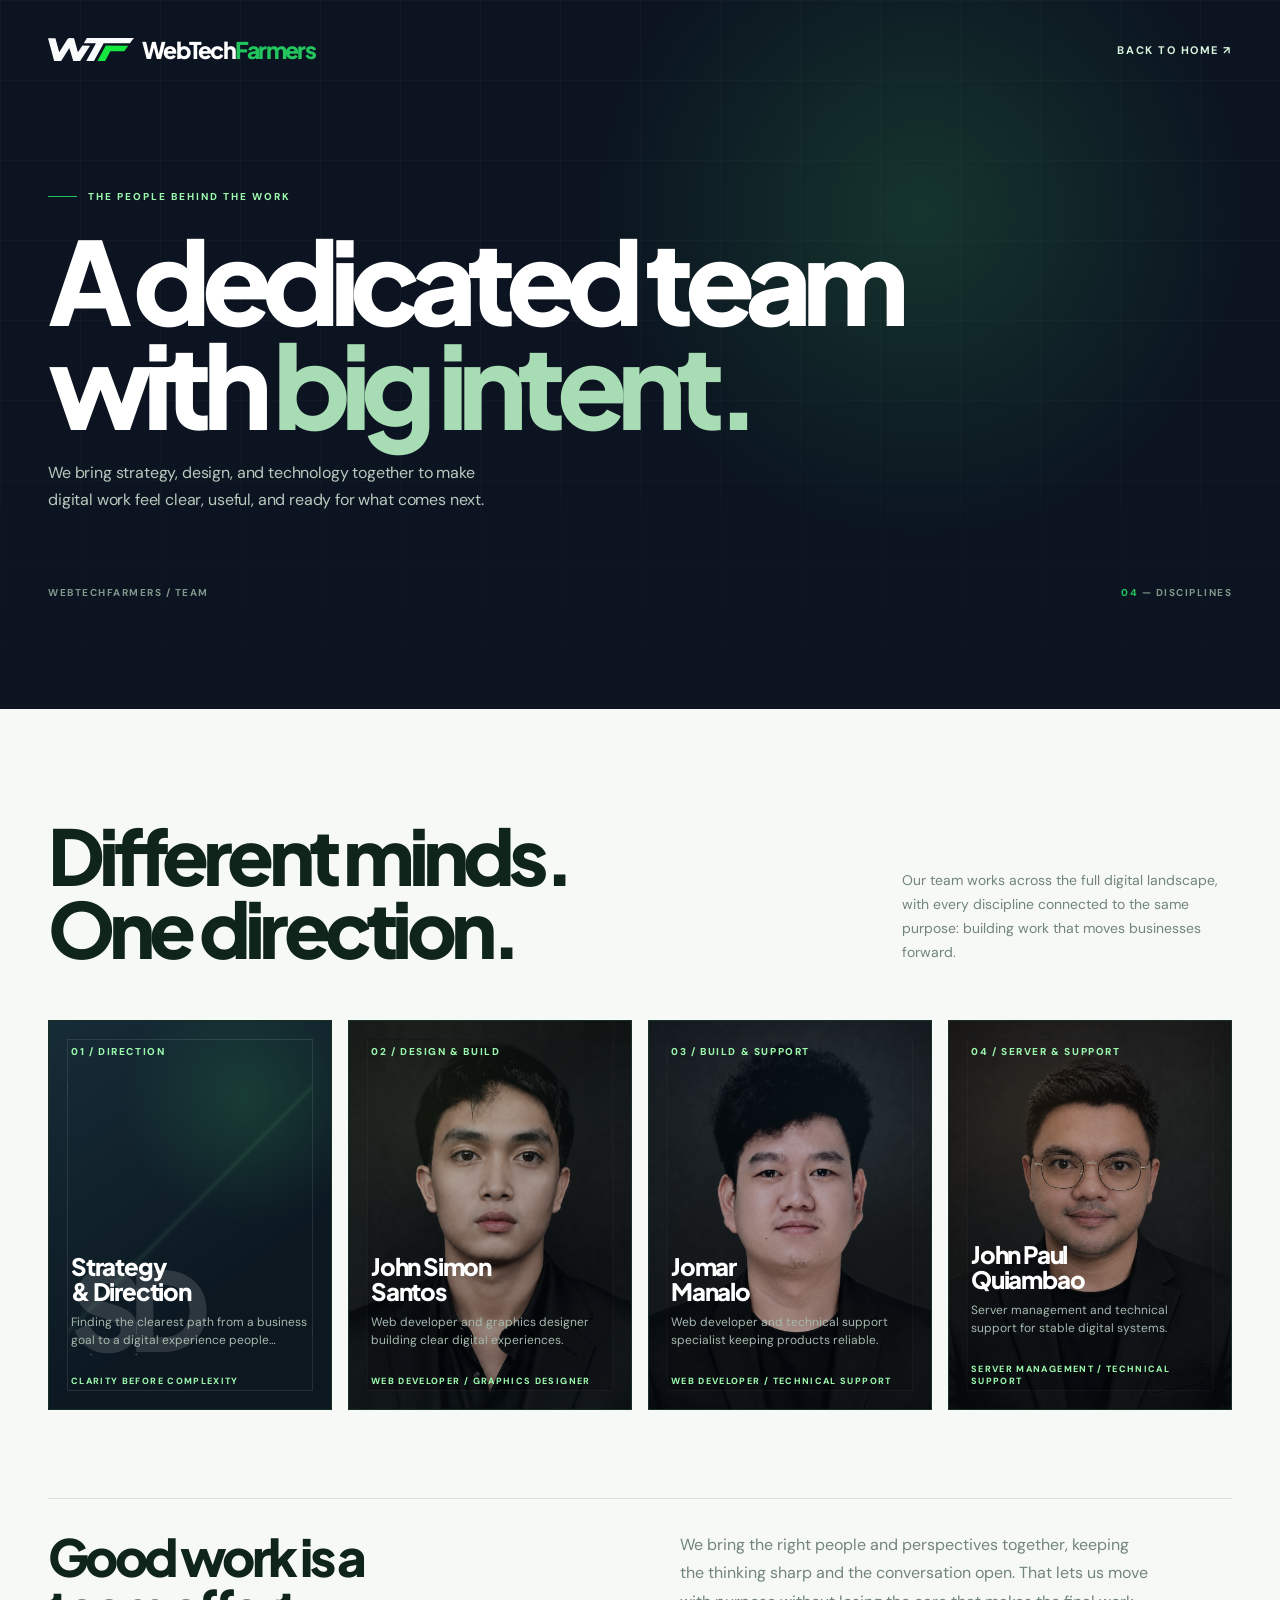
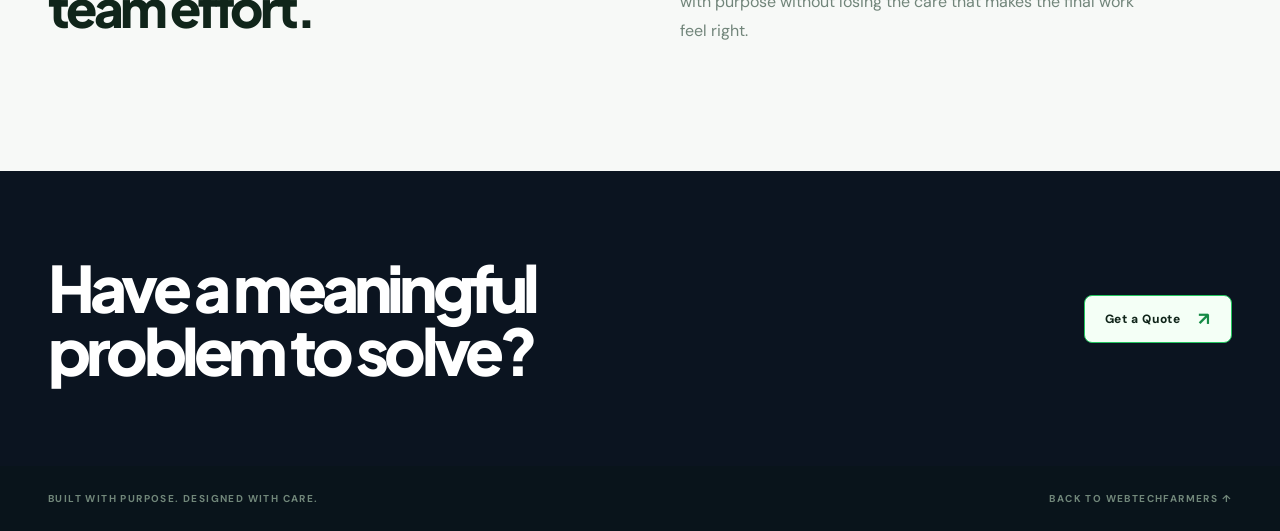
==== commit da68180f: "Refine team interactions and reveal animations" ====
--- a/team.html
+++ b/team.html
@@ -63,13 +63,27 @@
 </style>
 <style>
 /* Purposeful motion for the team story and profile grid. */
-@keyframes team-fade-up{from{opacity:0;transform:translateY(22px)}to{opacity:1;transform:translateY(0)}}
+@keyframes team-fade-up{from{opacity:0;filter:blur(10px);transform:translateY(22px) scale(.985)}to{opacity:1;filter:blur(0);transform:translateY(0) scale(1)}}
 .team-hero .eyebrow{animation:team-fade-up .65s cubic-bezier(.2,.7,.2,1) both}
 .team-hero h1{animation:team-fade-up .8s .1s cubic-bezier(.2,.7,.2,1) both}
 .team-hero> .container:first-child p{animation:team-fade-up .7s .22s cubic-bezier(.2,.7,.2,1) both}
-.team-card{opacity:0;transform:translateY(28px);transition:opacity .65s ease,transform .65s cubic-bezier(.2,.7,.2,1),border-color .25s ease}
-.team-card.is-visible{opacity:1;transform:translateY(0)}
+.team-card,.team-reveal{opacity:0;filter:blur(10px);transform:translateY(28px) scale(.985);transition:opacity .65s ease,filter .8s ease,transform .65s cubic-bezier(.2,.7,.2,1),border-color .25s ease;transition-delay:.22s}
+.team-card.is-visible,.team-reveal.is-visible{opacity:1;filter:blur(0);transform:translateY(0) scale(1)}
 .team-card:nth-child(2){transition-delay:.08s}.team-card:nth-child(3){transition-delay:.16s}.team-card:nth-child(4){transition-delay:.24s}
+.team-card--john{transition-delay:0s}.team-card--john h3{transform:translateY(0);will-change:transform;transition:transform .55s cubic-bezier(.22,.61,.36,1),opacity .3s ease}.team-card--john:hover h3{transform:translateY(7px);transition-delay:0s}
+.team-card{cursor:pointer}.team-card:focus-visible{outline:2px solid var(--green);outline-offset:5px}
+.profile-modal{position:fixed;inset:0;z-index:100;display:grid;place-items:center;padding:28px;background:#02090dcc;opacity:0;visibility:hidden;transition:opacity .35s ease,visibility 0s linear .35s}.profile-modal.is-open{opacity:1;visibility:visible;transition-delay:0s}.profile-modal__panel{position:relative;width:min(920px,100%);max-height:min(720px,calc(100vh - 56px));overflow:auto;background:#f4f8f4;color:var(--ink);border:1px solid #9cf8ad66;box-shadow:0 28px 100px #0008;transform:translateY(24px) scale(.97);transition:transform .55s cubic-bezier(.2,.7,.2,1)}.profile-modal.is-open .profile-modal__panel{transform:translateY(0) scale(1)}.profile-modal__close{position:absolute;top:18px;right:18px;z-index:2;width:36px;height:36px;border:1px solid #17352d55;background:#f4f8f4;color:var(--ink);font-size:22px;line-height:1}.profile-modal__close:hover{background:var(--green);border-color:var(--green)}.profile-modal__head{display:grid;grid-template-columns:230px 1fr;gap:36px;padding:42px 48px 34px;background:#0b1420;color:#fff;overflow:hidden}.profile-modal__portrait{position:relative;min-height:220px;overflow:hidden;border:1px solid #9cf8ad66;background:linear-gradient(145deg,#18352b,#07131d);transform:translate3d(-70px,-45px,0) scale(.84);opacity:0;filter:blur(10px);transition:transform .8s cubic-bezier(.2,.7,.2,1),opacity .65s ease,filter .8s ease}.profile-modal.is-open .profile-modal__portrait{transform:translate3d(0,0,0) scale(1);opacity:1;filter:blur(0)}.profile-modal__portrait img{width:100%;height:100%;object-fit:cover;object-position:center top}.profile-modal__monogram{display:grid;place-items:center;height:100%;color:#9cf8ad55;font:800 100px/1 var(--font-head);letter-spacing:-.12em}.profile-modal__kicker{display:block;margin:8px 0 18px;color:var(--green-bright);font:700 10px var(--font-head);letter-spacing:.18em}.profile-modal__name{margin:0 0 15px;font:800 clamp(38px,6vw,74px)/.95 var(--font-head);letter-spacing:-.08em}.profile-modal__role{margin:0;max-width:480px;color:#b9d0c0;font-size:15px;line-height:1.7}.profile-modal__body{display:grid;grid-template-columns:1fr 1fr;gap:38px;padding:34px 48px 44px}.profile-modal__section-label{display:block;margin-bottom:12px;color:#6d8a79;font:800 9px var(--font-head);letter-spacing:.17em}.profile-modal__body p{margin:0;color:#5d7266;font-size:14px;line-height:1.75}.profile-modal__list{display:flex;flex-wrap:wrap;gap:8px;margin:0;padding:0;list-style:none}.profile-modal__list li{padding:9px 11px;border:1px solid #bcd1c2;color:#2f5540;font-size:11px;font-weight:700}.profile-modal__footer{display:flex;justify-content:space-between;align-items:center;gap:20px;margin-top:32px;padding-top:18px;border-top:1px solid #d3ded5;color:#779083;font-size:10px;font-weight:800;letter-spacing:.12em}.profile-modal__footer span:last-child{color:#168b46}@media(max-width:700px){.profile-modal{padding:16px}.profile-modal__head{grid-template-columns:110px 1fr;gap:18px;padding:30px 22px 24px}.profile-modal__portrait{min-height:130px}.profile-modal__monogram{font-size:52px}.profile-modal__kicker{font-size:8px;margin:2px 0 12px}.profile-modal__name{font-size:clamp(28px,8vw,42px)}.profile-modal__role{font-size:12px;line-height:1.5}.profile-modal__body{grid-template-columns:1fr;gap:28px;padding:25px 22px 30px}.profile-modal__footer{display:block;line-height:2}.profile-modal__footer span{display:block}}
+</style>
+<style>
+.profile-modal{display:none!important;padding:0;place-items:stretch;pointer-events:none}
+.profile-modal.is-open{pointer-events:auto}
+.profile-modal[hidden]{display:none}
+.profile-modal__panel{width:100vw;height:100vh;max-height:none;overflow:auto;border:0;box-shadow:none}
+.profile-modal__head{position:relative;min-height:52vh;padding:72px 8vw 64px 390px;display:flex;align-items:center}
+.profile-modal__portrait{position:absolute;left:8vw;top:72px;width:270px;height:330px;min-height:0;transform:translate3d(38vw,30vh,0) scale(1.14) rotate(5deg);transform-origin:center;opacity:0;visibility:hidden;filter:blur(10px);transition:transform .95s cubic-bezier(.18,.75,.2,1),opacity .55s ease,filter .85s ease,visibility 0s linear .55s}
+.profile-modal.is-open .profile-modal__portrait{transform:translate3d(0,0,0) scale(1) rotate(0);opacity:1;visibility:visible;filter:blur(0);transition-delay:0s}
+.profile-modal__body{min-height:48vh;padding:56px 8vw 72px;grid-template-columns:minmax(0,1.1fr) minmax(260px,.9fr);align-content:start}
+@media(max-width:700px){.profile-modal__head{min-height:56vh;padding:310px 24px 34px;display:block}.profile-modal__portrait{left:24px;top:28px;width:145px;height:190px;transform:translate3d(38vw,20vh,0) scale(1.12) rotate(4deg)}.profile-modal__body{min-height:44vh;padding:34px 24px 48px;display:grid}.profile-modal__close{top:16px;right:16px}}
 </style>
 </head>
 <body>
@@ -90,25 +104,37 @@
 </section>
 <section class="team-main">
 <div class="container">
-<div class="section-head"><h2>Different minds.<br>One direction.</h2><p>Our team works across the full digital landscape, with every discipline connected to the same purpose: building work that moves businesses forward.</p></div>
+<div class="section-head team-reveal"><h2>Different minds.<br>One direction.</h2><p>Our team works across the full digital landscape, with every discipline connected to the same purpose: building work that moves businesses forward.</p></div>
 <div class="team-grid">
-<article class="team-card"><span class="team-card__number">01 / DIRECTION</span><span class="team-card__monogram">SD</span><h3>Strategy<br>&amp; Direction</h3><p>Finding the clearest path from a business goal to a digital experience people understand.</p><small>Clarity before complexity</small></article>
-<article class="team-card team-card--john"><img class="team-card__portrait" src="assets/team-john-simon.jpg" alt="John Simon Santos"><span class="team-card__number">02 / DESIGN &amp; BUILD</span><h3>John Simon<br>Santos</h3><p>Web developer and graphics designer building clear digital experiences.</p><small>Web Developer / Graphics Designer</small></article>
-<article class="team-card team-card--jomar"><img class="team-card__portrait" src="assets/team-jomar-manalo.jpg" alt="Jomar Manalo"><span class="team-card__number">03 / BUILD &amp; SUPPORT</span><h3>Jomar<br>Manalo</h3><p>Web developer and technical support specialist keeping products reliable.</p><small>Web Developer / Technical Support</small></article>
-<article class="team-card team-card--john-paul"><img class="team-card__portrait" src="assets/team-john-paul-quiambao.jpg" alt="John Paul Quiambao"><span class="team-card__number">04 / SERVER &amp; SUPPORT</span><h3>John Paul<br>Quiambao</h3><p>Server management and technical support for stable digital systems.</p><small>Server Management / Technical Support</small></article>
+<article class="team-card" data-profile="direction" tabindex="0" role="button" aria-haspopup="dialog"><span class="team-card__number">01 / DIRECTION</span><span class="team-card__monogram">SD</span><h3>Strategy<br>&amp; Direction</h3><p>Finding the clearest path from a business goal to a digital experience people understand.</p><small>Clarity before complexity</small></article>
+<article class="team-card team-card--john" data-profile="john" tabindex="0" role="button" aria-haspopup="dialog"><img class="team-card__portrait" src="assets/team-john-simon.jpg" alt="John Simon Santos"><span class="team-card__number">02 / DESIGN &amp; BUILD</span><h3>John Simon<br>Santos</h3><p>Web developer and graphics designer building clear digital experiences.</p><small>Web Developer / Graphics Designer</small></article>
+<article class="team-card team-card--jomar" data-profile="jomar" tabindex="0" role="button" aria-haspopup="dialog"><img class="team-card__portrait" src="assets/team-jomar-manalo.jpg" alt="Jomar Manalo"><span class="team-card__number">03 / BUILD &amp; SUPPORT</span><h3>Jomar<br>Manalo</h3><p>Web developer and technical support specialist keeping products reliable.</p><small>Web Developer / Technical Support</small></article>
+<article class="team-card team-card--john-paul" data-profile="john-paul" tabindex="0" role="button" aria-haspopup="dialog"><img class="team-card__portrait" src="assets/team-john-paul-quiambao.jpg" alt="John Paul Quiambao"><span class="team-card__number">04 / SERVER &amp; SUPPORT</span><h3>John Paul<br>Quiambao</h3><p>Server management and technical support for stable digital systems.</p><small>Server Management / Technical Support</small></article>
 </div>
-<div class="team-note"><h3>Good work is a<br>team effort.</h3><p>We bring the right people and perspectives together, keeping the thinking sharp and the conversation open. That lets us move with purpose without losing the care that makes the final work feel right.</p></div>
+<div class="team-note team-reveal"><h3>Good work is a<br>team effort.</h3><p>We bring the right people and perspectives together, keeping the thinking sharp and the conversation open. That lets us move with purpose without losing the care that makes the final work feel right.</p></div>
 </div>
 </section>
-<section class="team-cta"><div class="container team-cta__inner"><h2>Have a meaningful problem to solve?</h2><a class="quote-button" href="index.html#contact">Get a Quote <span aria-hidden="true">↗</span></a></div></section>
+<section class="team-cta"><div class="container team-cta__inner team-reveal"><h2>Have a meaningful problem to solve?</h2><a class="quote-button" href="index.html#contact">Get a Quote <span aria-hidden="true">↗</span></a></div></section>
+<div class="profile-modal" id="profile-modal" role="dialog" aria-modal="true" aria-labelledby="profile-modal-name" aria-hidden="true" hidden><div class="profile-modal__panel"><button class="profile-modal__close" id="profile-modal-close" type="button" aria-label="Close profile">×</button><div class="profile-modal__head"><div class="profile-modal__portrait" id="profile-modal-portrait"></div><div><span class="profile-modal__kicker" id="profile-modal-kicker"></span><h2 class="profile-modal__name" id="profile-modal-name"></h2><p class="profile-modal__role" id="profile-modal-role"></p></div></div><div class="profile-modal__body"><div><span class="profile-modal__section-label">PROFILE / RESUME</span><p id="profile-modal-summary"></p><div class="profile-modal__footer"><span id="profile-modal-footer-label"></span><span>WEBTECHFARMERS</span></div></div><div><span class="profile-modal__section-label">FOCUS AREAS</span><ul class="profile-modal__list" id="profile-modal-focus"></ul></div></div></div></div>
 </main>
 <footer class="team-footer"><div class="container team-footer__inner"><span>BUILT WITH PURPOSE. DESIGNED WITH CARE.</span><a href="index.html">Back to WebTechFarmers ↑</a></div></footer>
 <script>
-const teamCards=document.querySelectorAll('.team-card');document.querySelector('.team-header .brand')?.setAttribute('href','/');
+const teamCards=document.querySelectorAll('.team-card'),teamReveals=document.querySelectorAll('.team-reveal');document.querySelector('.team-header .brand')?.setAttribute('href','/');
 if('IntersectionObserver' in window){
  const teamObserver=new IntersectionObserver(entries=>entries.forEach(entry=>{if(entry.isIntersecting){entry.target.classList.add('is-visible');teamObserver.unobserve(entry.target)}}),{threshold:.16});
- teamCards.forEach(card=>teamObserver.observe(card));
-}else{teamCards.forEach(card=>card.classList.add('is-visible'))}
+  [...teamCards,...teamReveals].forEach(element=>teamObserver.observe(element));
+ }else{[...teamCards,...teamReveals].forEach(element=>element.classList.add('is-visible'))}
+const profileModal=document.querySelector('#profile-modal'),profileClose=document.querySelector('#profile-modal-close'),profilePortrait=document.querySelector('#profile-modal-portrait');
+const profileData={
+ direction:{kicker:'01 / STRATEGY & DIRECTION',name:'Strategy & Direction',role:'Turning business goals into clear digital experiences.',summary:'Clarifies the problem, shapes the direction, and keeps every design and build decision connected to the people it needs to serve.',focus:['Discovery','Content structure','UX direction','Digital strategy'],footer:'CLARITY BEFORE COMPLEXITY'},
+ john:{kicker:'02 / DESIGN & BUILD',name:'John Simon Santos',role:'Web developer and graphics designer.',summary:'Builds thoughtful interfaces with a strong eye for visual systems, responsive layouts, and the details that make a digital experience feel complete.',focus:['Web development','Graphic design','Responsive UI','Visual systems'],footer:'DESIGN WITH PURPOSE'},
+ jomar:{kicker:'03 / BUILD & SUPPORT',name:'Jomar Manalo',role:'Web developer and technical support specialist.',summary:'Keeps products useful and dependable through practical development, troubleshooting, and ongoing support that helps teams move forward.',focus:['Web development','Technical support','Maintenance','Problem solving'],footer:'RELIABLE BY DESIGN'},
+ 'john-paul':{kicker:'04 / SERVER & SUPPORT',name:'John Paul Quiambao',role:'Server management and technical support.',summary:'Looks after the infrastructure behind the experience, helping digital systems stay stable, secure, and ready for what comes next.',focus:['Server management','Deployment','Technical support','System reliability'],footer:'BUILT TO LAST'}
+};
+function openProfile(card){const data=profileData[card.dataset.profile];if(!data)return;profileModal.hidden=false;profileModal.classList.remove('is-open');profilePortrait.innerHTML=card.querySelector('.team-card__portrait')?`<img src="${card.querySelector('.team-card__portrait').src}" alt="${data.name}">`:'<span class="profile-modal__monogram">SD</span>';document.querySelector('#profile-modal-kicker').textContent=data.kicker;document.querySelector('#profile-modal-name').textContent=data.name;document.querySelector('#profile-modal-role').textContent=data.role;document.querySelector('#profile-modal-summary').textContent=data.summary;document.querySelector('#profile-modal-footer-label').textContent=data.footer;document.querySelector('#profile-modal-focus').innerHTML=data.focus.map(item=>`<li>${item}</li>`).join('');profileModal.setAttribute('aria-hidden','false');requestAnimationFrame(()=>profileModal.classList.add('is-open'));profileClose.focus();document.body.style.overflow='hidden'}
+function closeProfile(){profileModal.classList.remove('is-open');profileModal.setAttribute('aria-hidden','true');profileModal.hidden=true;document.body.style.overflow='';}
+// Profile popup interactions are disabled for now; team cards retain their hover presentation.
+teamCards.forEach(card=>{card.removeAttribute('tabindex');card.removeAttribute('role');card.removeAttribute('aria-haspopup')});
 </script>
 </body>
 </html>
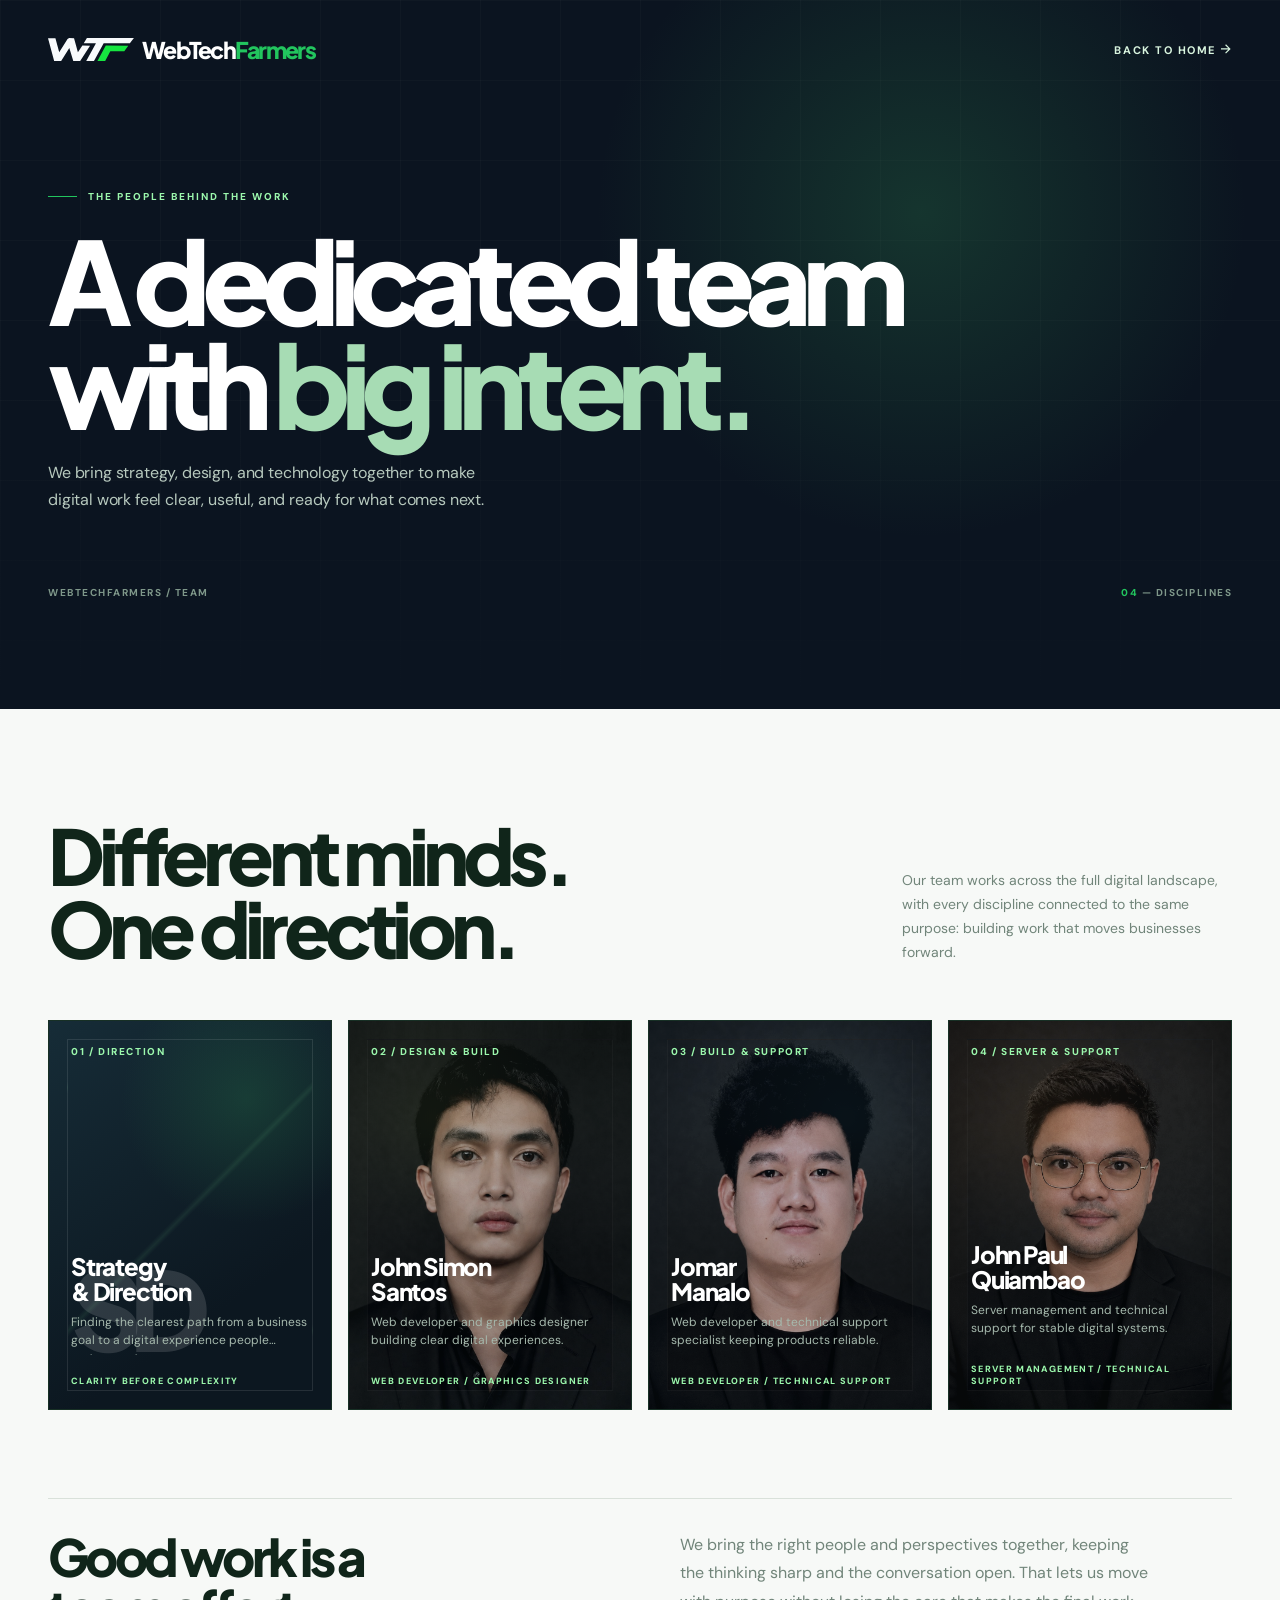
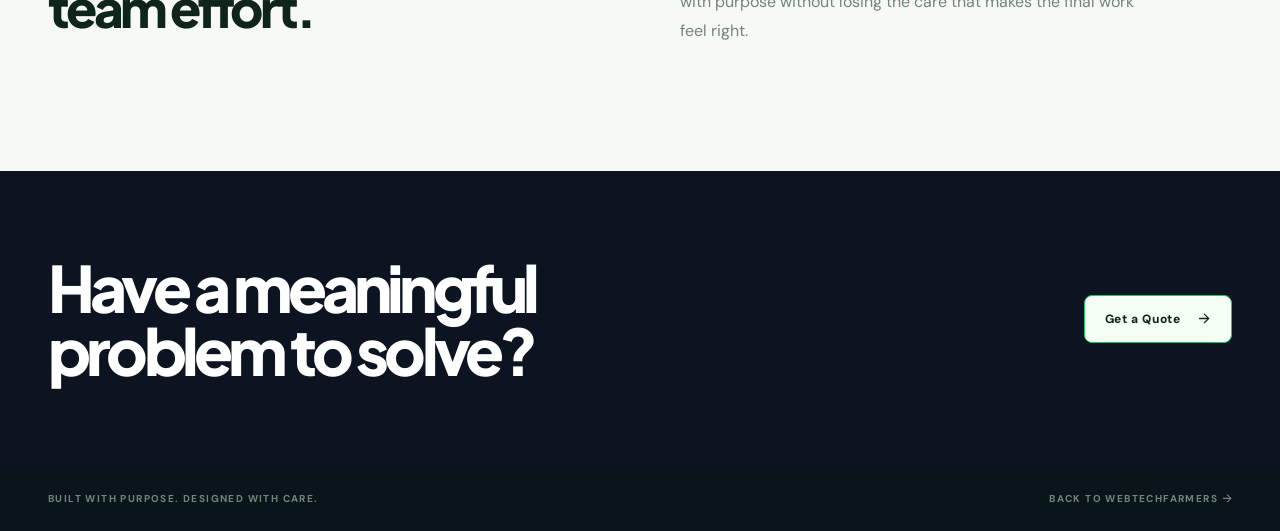
==== commit b6088b00: "Polish arrows and desktop quote CTA" ====
--- a/team.html
+++ b/team.html
@@ -85,6 +85,11 @@
 .profile-modal__body{min-height:48vh;padding:56px 8vw 72px;grid-template-columns:minmax(0,1.1fr) minmax(260px,.9fr);align-content:start}
 @media(max-width:700px){.profile-modal__head{min-height:56vh;padding:310px 24px 34px;display:block}.profile-modal__portrait{left:24px;top:28px;width:145px;height:190px;transform:translate3d(38vw,20vh,0) scale(1.12) rotate(4deg)}.profile-modal__body{min-height:44vh;padding:34px 24px 48px;display:grid}.profile-modal__close{top:16px;right:16px}}
 </style>
+<style>
+/* Use the supplied arrow artwork consistently across action links and buttons. */
+span[aria-hidden="true"]{display:inline-block;width:1.05em;height:1.05em;flex:0 0 1.05em;background:currentColor;-webkit-mask:url('assets/arrow-right.svg') center/contain no-repeat;mask:url('assets/arrow-right.svg') center/contain no-repeat;text-indent:-9999px;overflow:hidden;line-height:0;vertical-align:-.12em}
+.arrow-icon{display:inline-block;width:1.05em;height:1.05em;vertical-align:-.12em;color:currentColor;font-size:1em;line-height:0}
+</style>
 </head>
 <body>
 <header class="team-header">
@@ -135,6 +140,7 @@
 function closeProfile(){profileModal.classList.remove('is-open');profileModal.setAttribute('aria-hidden','true');profileModal.hidden=true;document.body.style.overflow='';}
 // Profile popup interactions are disabled for now; team cards retain their hover presentation.
 teamCards.forEach(card=>{card.removeAttribute('tabindex');card.removeAttribute('role');card.removeAttribute('aria-haspopup')});
+const arrowSvg='<svg aria-hidden="true" class="arrow-icon" viewBox="0 0 266 242" focusable="false"><path d="M138 18 119 38 191 111H23v28h169l-73 73 19 19 107-106L138 18Z" fill="currentColor"/></svg>';document.querySelectorAll('body *:not(script):not(style)').forEach(element=>{if(element.children.length||!/[↗→↑↓]/.test(element.textContent))return;if(element.matches('span[aria-hidden="true"]')){const icon=document.createElementNS('http://www.w3.org/2000/svg','svg');icon.setAttribute('aria-hidden','true');icon.setAttribute('class','arrow-icon');icon.setAttribute('viewBox','0 0 266 242');icon.setAttribute('focusable','false');const path=document.createElementNS('http://www.w3.org/2000/svg','path');path.setAttribute('d','M138 18 119 38 191 111H23v28h169l-73 73 19 19 107-106L138 18Z');path.setAttribute('fill','currentColor');icon.appendChild(path);element.replaceWith(icon)}else element.innerHTML=element.textContent.replace(/[↗→↑↓]/g,arrowSvg)});
 </script>
 </body>
 </html>
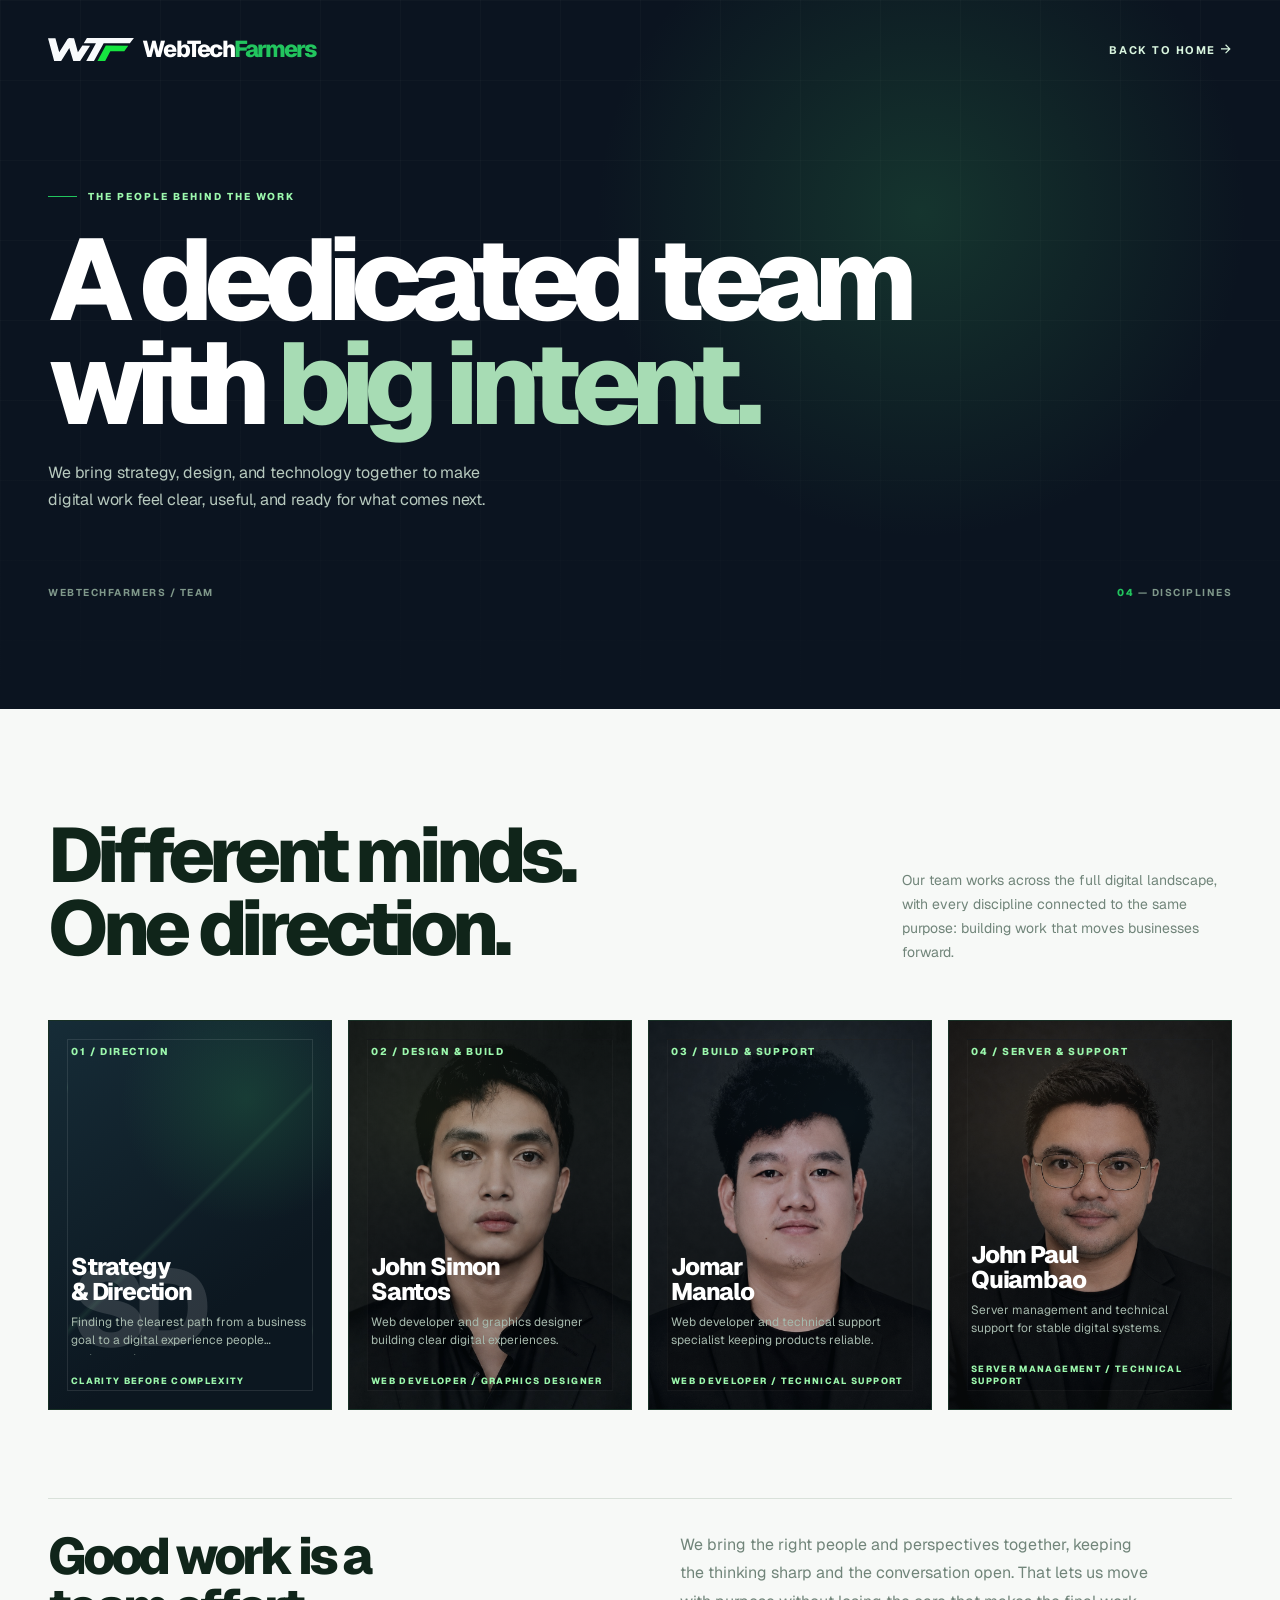
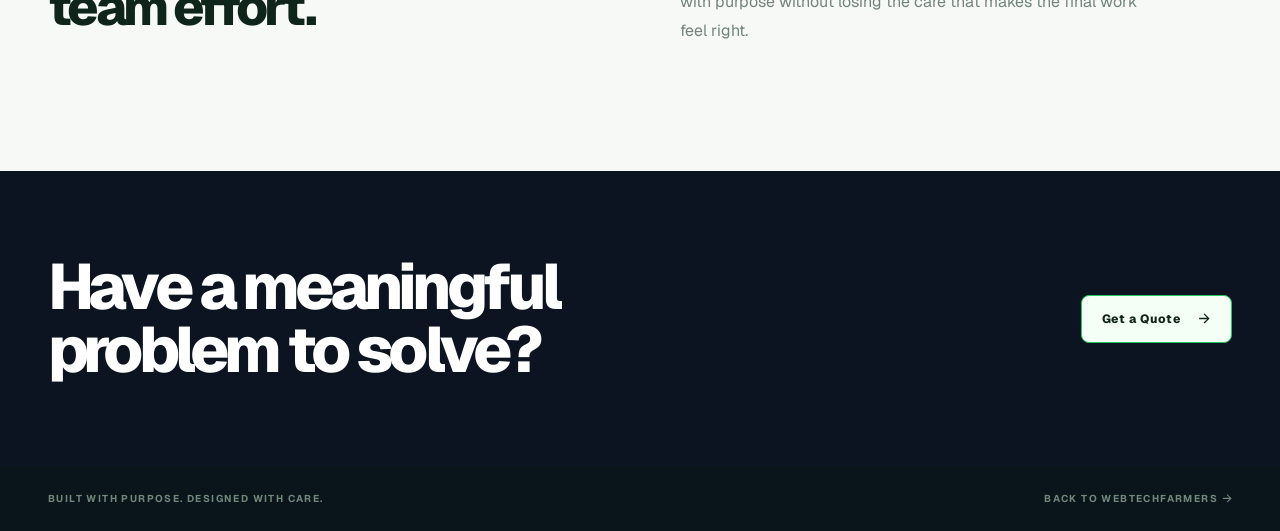
==== commit 92b918c3: "Match Bryl Lim typography" ====
--- a/team.html
+++ b/team.html
@@ -7,9 +7,9 @@
 <title>Team — WebTechFarmers</title>
 <link rel="preconnect" href="https://fonts.googleapis.com">
 <link rel="preconnect" href="https://fonts.gstatic.com" crossorigin>
-<link href="https://fonts.googleapis.com/css2?family=DM+Sans:wght@400;500;600;700&amp;family=Plus+Jakarta+Sans:wght@400;500;600;700;800&amp;display=swap" rel="stylesheet">
+<link href="https://fonts.googleapis.com/css2?family=Geist:wght@400;500;600;700;800;900&amp;family=Geist+Mono:wght@400;500;600;700&amp;display=swap" rel="stylesheet">
 <style>
-:root{--deep:#0b1420;--deep-2:#101d29;--paper:#f7f9f7;--ink:#10251a;--muted:#94a79d;--green:#22c55e;--green-bright:#9cf8ad;--line:#ffffff1c;--font-head:'Plus Jakarta Sans',Inter,Arial,sans-serif;--font-body:'DM Sans',Inter,Arial,sans-serif}
+:root{--deep:#0b1420;--deep-2:#101d29;--paper:#f7f9f7;--ink:#10251a;--muted:#94a79d;--green:#22c55e;--green-bright:#9cf8ad;--line:#ffffff1c;--font-head:'Geist',Inter,Arial,sans-serif;--font-body:'Geist',Inter,Arial,sans-serif}
 *{box-sizing:border-box}
 html{scroll-behavior:smooth}
 body{margin:0;background:var(--paper);color:var(--ink);font-family:var(--font-body);-webkit-font-smoothing:antialiased}
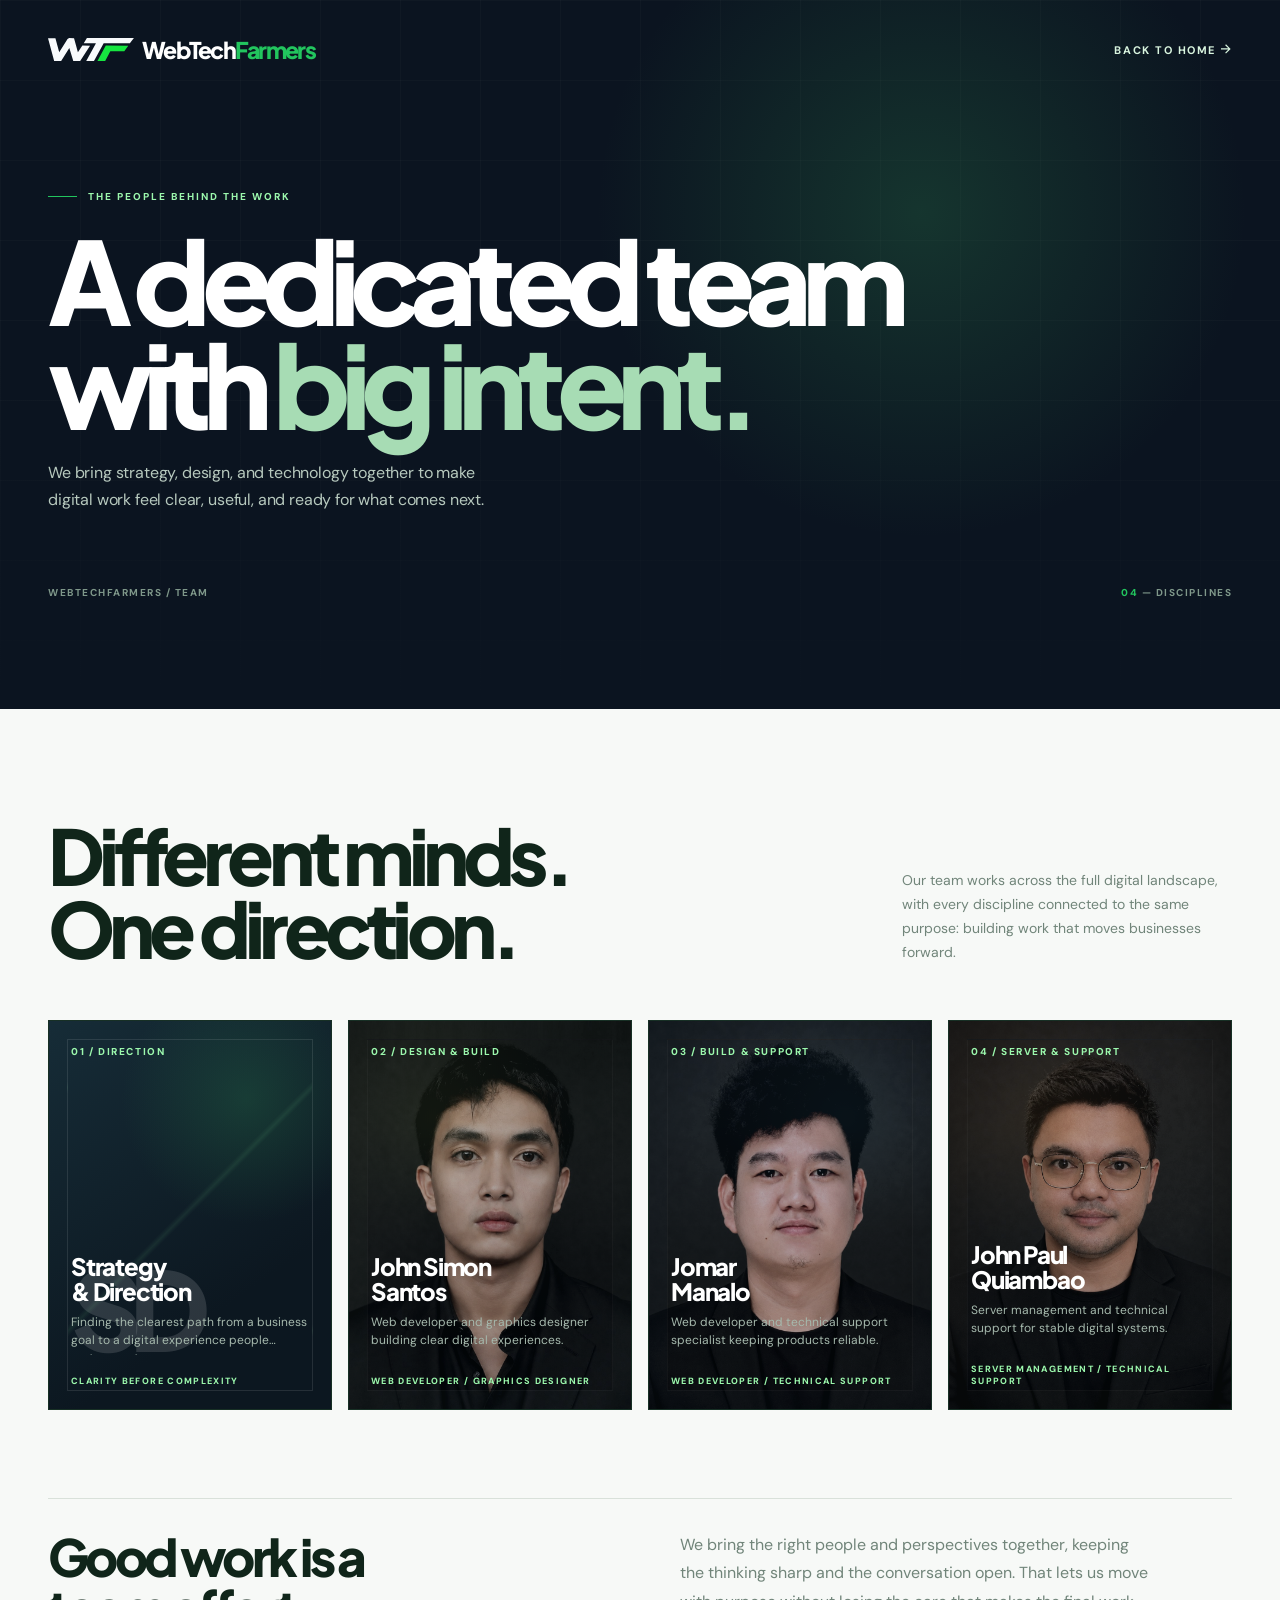
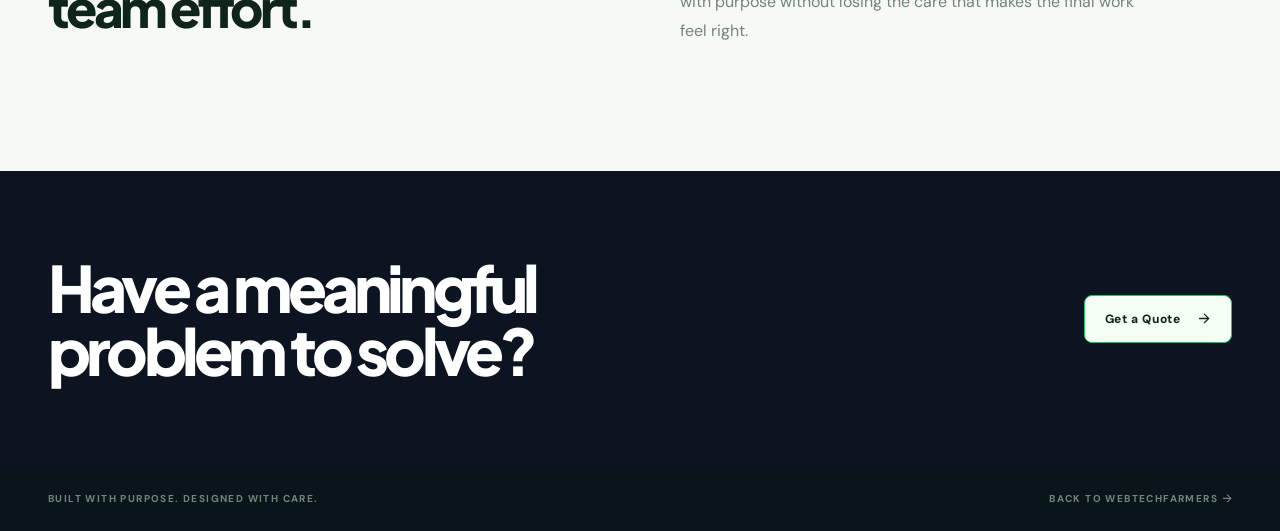
==== commit 3525b8c1: "Revert "Match Bryl Lim typography" This reverts commit 92b918c319f65aaca4600da378aeb7e4d0f19b9a." ====
--- a/team.html
+++ b/team.html
@@ -7,9 +7,9 @@
 <title>Team — WebTechFarmers</title>
 <link rel="preconnect" href="https://fonts.googleapis.com">
 <link rel="preconnect" href="https://fonts.gstatic.com" crossorigin>
-<link href="https://fonts.googleapis.com/css2?family=Geist:wght@400;500;600;700;800;900&amp;family=Geist+Mono:wght@400;500;600;700&amp;display=swap" rel="stylesheet">
+<link href="https://fonts.googleapis.com/css2?family=DM+Sans:wght@400;500;600;700&amp;family=Plus+Jakarta+Sans:wght@400;500;600;700;800&amp;display=swap" rel="stylesheet">
 <style>
-:root{--deep:#0b1420;--deep-2:#101d29;--paper:#f7f9f7;--ink:#10251a;--muted:#94a79d;--green:#22c55e;--green-bright:#9cf8ad;--line:#ffffff1c;--font-head:'Geist',Inter,Arial,sans-serif;--font-body:'Geist',Inter,Arial,sans-serif}
+:root{--deep:#0b1420;--deep-2:#101d29;--paper:#f7f9f7;--ink:#10251a;--muted:#94a79d;--green:#22c55e;--green-bright:#9cf8ad;--line:#ffffff1c;--font-head:'Plus Jakarta Sans',Inter,Arial,sans-serif;--font-body:'DM Sans',Inter,Arial,sans-serif}
 *{box-sizing:border-box}
 html{scroll-behavior:smooth}
 body{margin:0;background:var(--paper);color:var(--ink);font-family:var(--font-body);-webkit-font-smoothing:antialiased}
